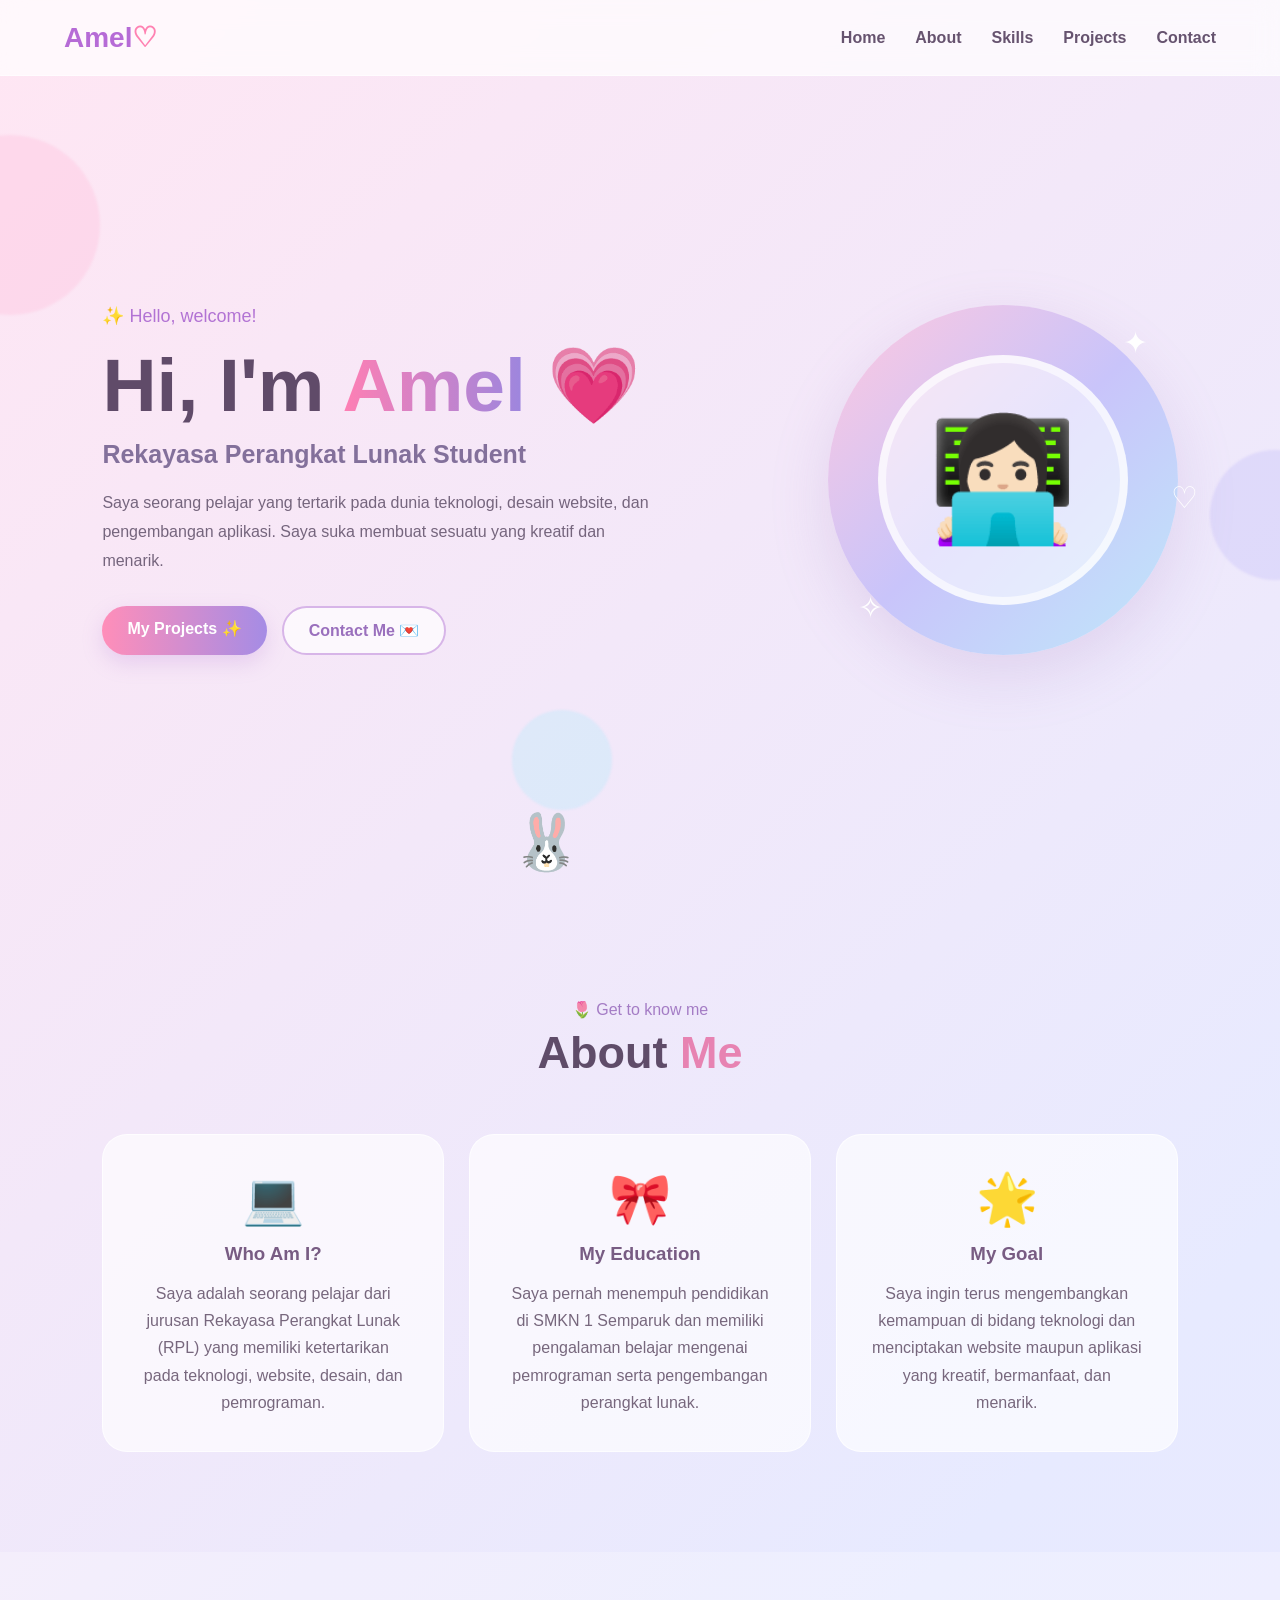
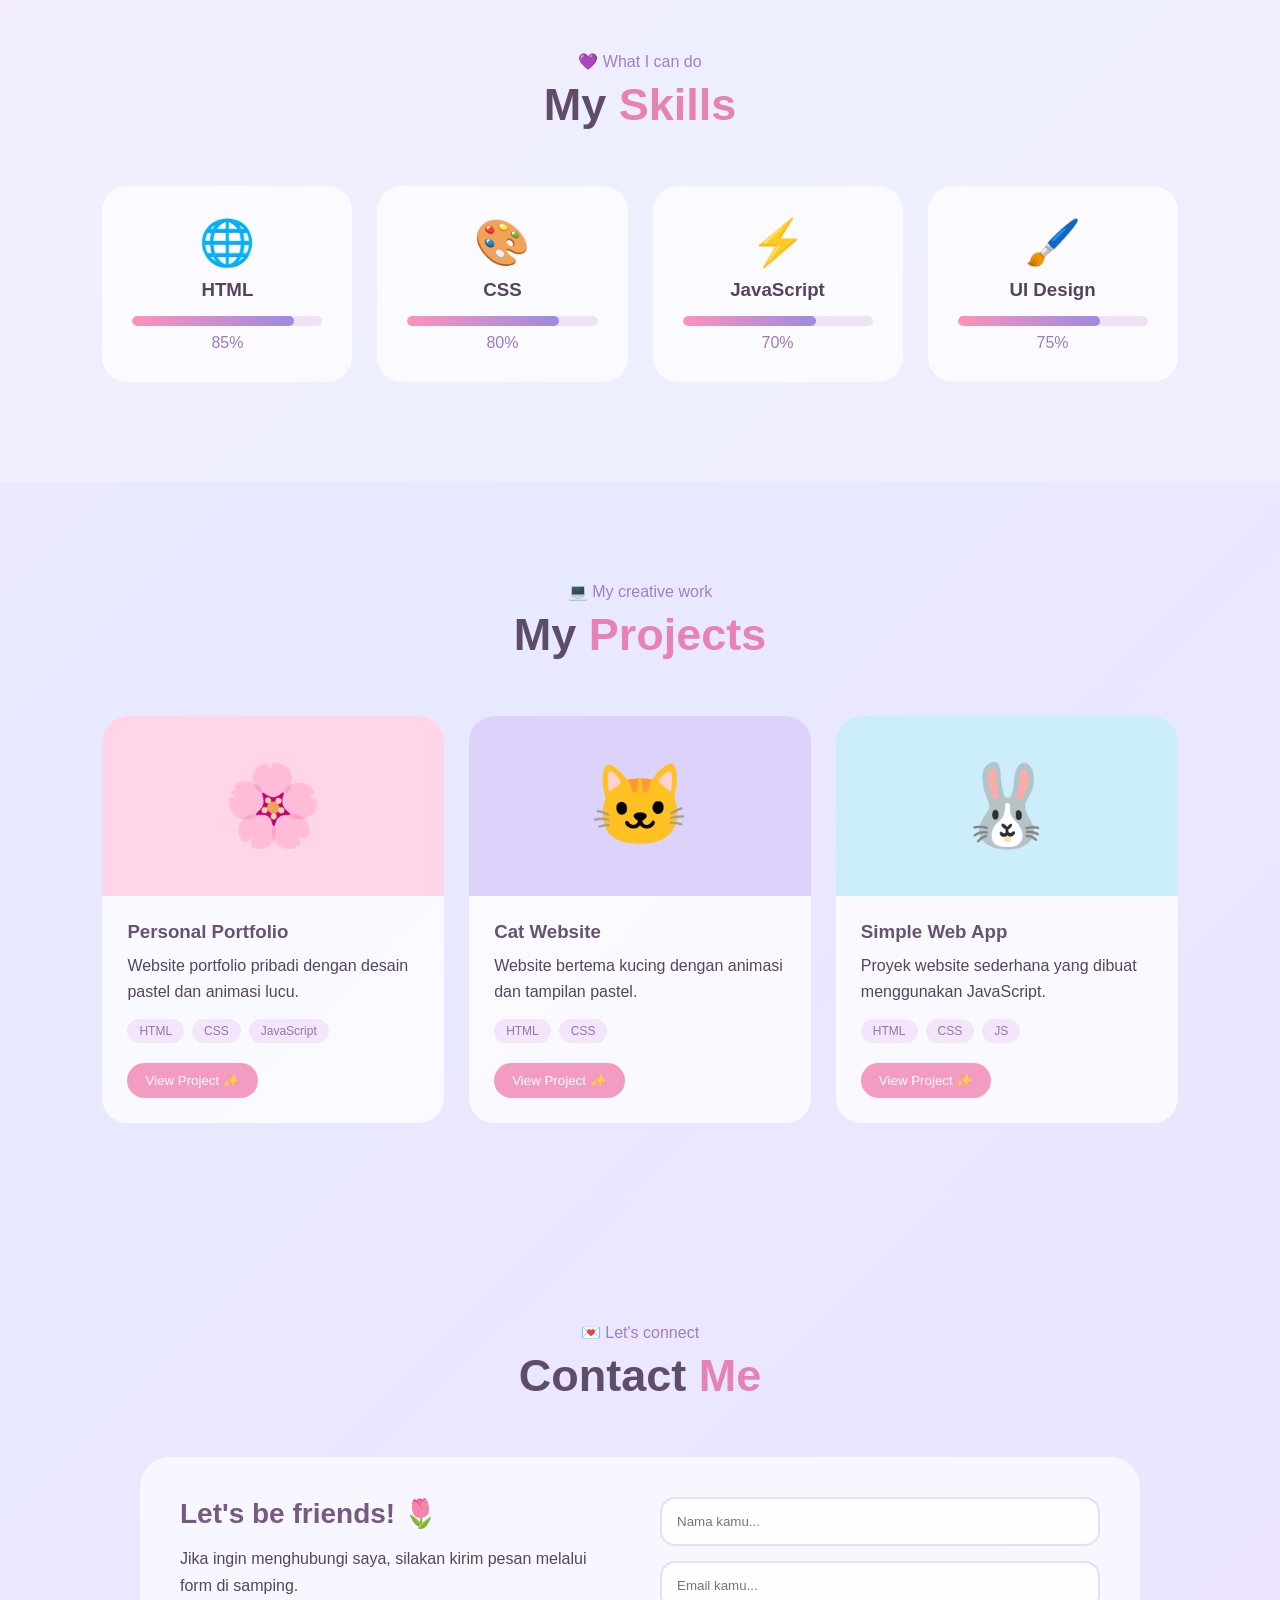
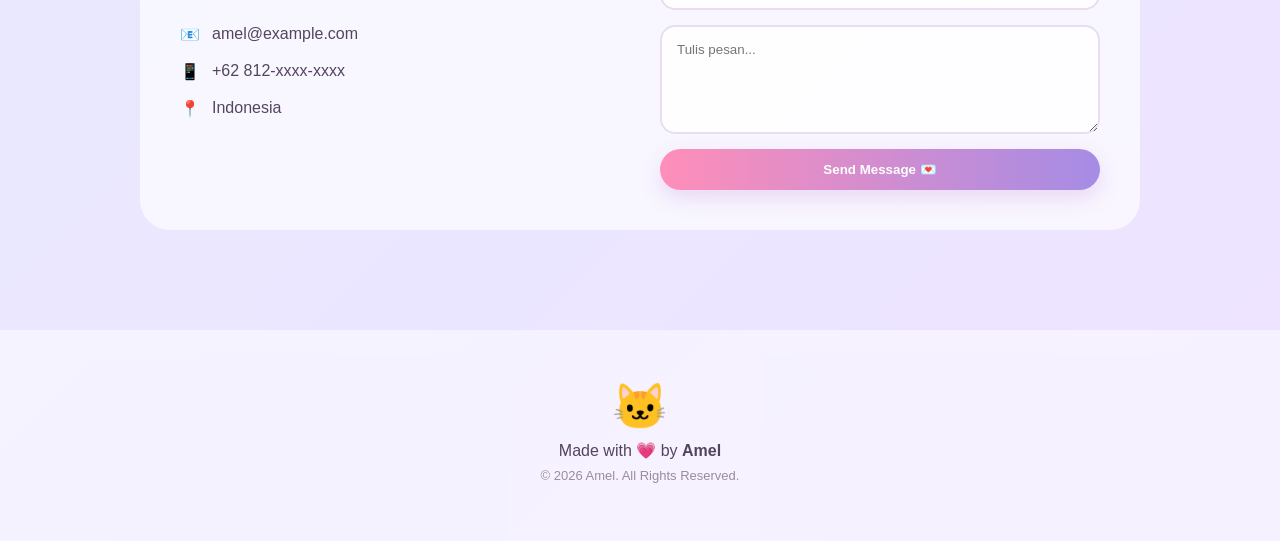
==== index.html @ fb8e40a8 "Add files via upload" ====
<!DOCTYPE html>
<html lang="id">
<head>
    <meta charset="UTF-8">
    <meta name="viewport" content="width=device-width, initial-scale=1.0">

    <title>Portfolio Amel</title>

    <link rel="stylesheet" href="style.css">
</head>

<body>

    <!-- Background dekorasi -->
    <div class="bubble bubble1"></div>
    <div class="bubble bubble2"></div>
    <div class="bubble bubble3"></div>

    <!-- NAVBAR -->
    <header>
        <nav class="navbar">
            <div class="logo">Amel<span>♡</span></div>

            <ul class="nav-menu">
                <li><a href="#home">Home</a></li>
                <li><a href="#about">About</a></li>
                <li><a href="#skills">Skills</a></li>
                <li><a href="#projects">Projects</a></li>
                <li><a href="#contact">Contact</a></li>
            </ul>

            <div class="menu-toggle">☰</div>
        </nav>
    </header>

    <!-- HOME -->
    <section id="home" class="hero">

        <div class="hero-text">
            <p class="hello">✨ Hello, welcome!</p>

            <h1>
                Hi, I'm <span>Amel</span> 💗
            </h1>

            <h2>Rekayasa Perangkat Lunak Student</h2>

            <p class="description">
                Saya seorang pelajar yang tertarik pada dunia teknologi,
                desain website, dan pengembangan aplikasi.
                Saya suka membuat sesuatu yang kreatif dan menarik.
            </p>

            <div class="hero-buttons">
                <a href="#projects" class="btn primary">My Projects ✨</a>
                <a href="#contact" class="btn secondary">Contact Me 💌</a>
            </div>
        </div>

        <div class="hero-card">

            <div class="profile-circle">
                <div class="face">
                    👩🏻‍💻
                </div>
            </div>

            <div class="sparkle s1">✦</div>
            <div class="sparkle s2">✧</div>
            <div class="sparkle s3">♡</div>

        </div>

        <!-- KUCING -->
        <div class="cat">
            🐱
        </div>

        <!-- KELINCI -->
        <div class="rabbit">
            🐰
        </div>

    </section>


    <!-- ABOUT -->
    <section id="about" class="section">

        <div class="section-title">
            <p>🌷 Get to know me</p>
            <h2>About <span>Me</span></h2>
        </div>

        <div class="about-container">

            <div class="about-card">
                <div class="about-icon">💻</div>

                <h3>Who Am I?</h3>

                <p>
                    Saya adalah seorang pelajar dari jurusan
                    Rekayasa Perangkat Lunak (RPL) yang memiliki
                    ketertarikan pada teknologi, website, desain,
                    dan pemrograman.
                </p>
            </div>

            <div class="about-card">
                <div class="about-icon">🎀</div>

                <h3>My Education</h3>

                <p>
                    Saya pernah menempuh pendidikan di
                    SMKN 1 Semparuk dan memiliki pengalaman
                    belajar mengenai pemrograman serta
                    pengembangan perangkat lunak.
                </p>
            </div>

            <div class="about-card">
                <div class="about-icon">🌟</div>

                <h3>My Goal</h3>

                <p>
                    Saya ingin terus mengembangkan kemampuan
                    di bidang teknologi dan menciptakan
                    website maupun aplikasi yang kreatif,
                    bermanfaat, dan menarik.
                </p>
            </div>

        </div>

    </section>


    <!-- SKILLS -->
    <section id="skills" class="section skills-section">

        <div class="section-title">
            <p>💜 What I can do</p>
            <h2>My <span>Skills</span></h2>
        </div>

        <div class="skills-container">

            <div class="skill-card">
                <div class="skill-icon">🌐</div>
                <h3>HTML</h3>

                <div class="progress">
                    <div class="progress-bar html"></div>
                </div>

                <p>85%</p>
            </div>


            <div class="skill-card">
                <div class="skill-icon">🎨</div>
                <h3>CSS</h3>

                <div class="progress">
                    <div class="progress-bar css"></div>
                </div>

                <p>80%</p>
            </div>


            <div class="skill-card">
                <div class="skill-icon">⚡</div>
                <h3>JavaScript</h3>

                <div class="progress">
                    <div class="progress-bar javascript"></div>
                </div>

                <p>70%</p>
            </div>


            <div class="skill-card">
                <div class="skill-icon">🖌️</div>
                <h3>UI Design</h3>

                <div class="progress">
                    <div class="progress-bar design"></div>
                </div>

                <p>75%</p>
            </div>

        </div>

    </section>


    <!-- PROJECTS -->
    <section id="projects" class="section">

        <div class="section-title">
            <p>💻 My creative work</p>
            <h2>My <span>Projects</span></h2>
        </div>

        <div class="projects-container">

            <div class="project-card">

                <div class="project-image pink">
                    🌸
                </div>

                <div class="project-content">

                    <h3>Personal Portfolio</h3>

                    <p>
                        Website portfolio pribadi dengan
                        desain pastel dan animasi lucu.
                    </p>

                    <div class="tags">
                        <span>HTML</span>
                        <span>CSS</span>
                        <span>JavaScript</span>
                    </div>

                    <button onclick="showProject('Personal Portfolio')">
                        View Project ✨
                    </button>

                </div>

            </div>


            <div class="project-card">

                <div class="project-image purple">
                    🐱
                </div>

                <div class="project-content">

                    <h3>Cat Website</h3>

                    <p>
                        Website bertema kucing dengan
                        animasi dan tampilan pastel.
                    </p>

                    <div class="tags">
                        <span>HTML</span>
                        <span>CSS</span>
                    </div>

                    <button onclick="showProject('Cat Website')">
                        View Project ✨
                    </button>

                </div>

            </div>


            <div class="project-card">

                <div class="project-image blue">
                    🐰
                </div>

                <div class="project-content">

                    <h3>Simple Web App</h3>

                    <p>
                        Proyek website sederhana yang
                        dibuat menggunakan JavaScript.
                    </p>

                    <div class="tags">
                        <span>HTML</span>
                        <span>CSS</span>
                        <span>JS</span>
                    </div>

                    <button onclick="showProject('Simple Web App')">
                        View Project ✨
                    </button>

                </div>

            </div>

        </div>

    </section>


    <!-- CONTACT -->
    <section id="contact" class="section contact-section">

        <div class="section-title">
            <p>💌 Let's connect</p>
            <h2>Contact <span>Me</span></h2>
        </div>

        <div class="contact-container">

            <div class="contact-info">

                <h3>Let's be friends! 🌷</h3>

                <p>
                    Jika ingin menghubungi saya, silakan
                    kirim pesan melalui form di samping.
                </p>

                <div class="contact-item">
                    📧
                    <span>amel@example.com</span>
                </div>

                <div class="contact-item">
                    📱
                    <span>+62 812-xxxx-xxxx</span>
                </div>

                <div class="contact-item">
                    📍
                    <span>Indonesia</span>
                </div>

            </div>


            <form id="contactForm">

                <input
                    type="text"
                    id="name"
                    placeholder="Nama kamu..."
                    required
                >

                <input
                    type="email"
                    id="email"
                    placeholder="Email kamu..."
                    required
                >

                <textarea
                    id="message"
                    rows="5"
                    placeholder="Tulis pesan..."
                    required
                ></textarea>

                <button type="submit" class="btn primary">
                    Send Message 💌
                </button>

            </form>

        </div>

    </section>


    <!-- FOOTER -->
    <footer>

        <div class="footer-cat">
            🐱
        </div>

        <p>
            Made with 💗 by <strong>Amel</strong>
        </p>

        <p class="copyright">
            © 2026 Amel. All Rights Reserved.
        </p>

    </footer>


    <script src="script.js"></script>

</body>
</html>
---- style.css ----
/* =========================================
   GLOBAL
========================================= */

* {
    margin: 0;
    padding: 0;
    box-sizing: border-box;
    scroll-behavior: smooth;
}

body {
    font-family: "Poppins", Arial, sans-serif;
    background: linear-gradient(
        135deg,
        #ffe6f3,
        #e7eaff,
        #eee3ff
    );

    color: #55445f;
    overflow-x: hidden;
}


/* =========================================
   NAVBAR
========================================= */

header {
    width: 100%;
    position: fixed;
    top: 0;
    left: 0;
    z-index: 1000;

    background: rgba(255, 255, 255, 0.7);
    backdrop-filter: blur(12px);

    border-bottom: 1px solid rgba(255,255,255,0.5);
}

.navbar {
    width: 90%;
    max-width: 1200px;
    margin: auto;

    height: 75px;

    display: flex;
    align-items: center;
    justify-content: space-between;
}

.logo {
    font-size: 28px;
    font-weight: bold;

    color: #b66bd6;
}

.logo span {
    color: #ff82b2;
}

.nav-menu {
    display: flex;
    gap: 30px;
    list-style: none;
}

.nav-menu a {
    text-decoration: none;
    color: #66536f;

    font-weight: 600;

    transition: 0.3s;
}

.nav-menu a:hover {
    color: #e57eb0;
}

.menu-toggle {
    display: none;
    font-size: 28px;
    cursor: pointer;
}


/* =========================================
   HERO
========================================= */

.hero {
    min-height: 100vh;

    padding: 140px 8% 80px;

    display: flex;
    align-items: center;
    justify-content: space-between;

    position: relative;

    overflow: hidden;
}

.hero-text {
    max-width: 600px;
    z-index: 2;
}

.hello {
    color: #b273d4;

    font-size: 18px;

    margin-bottom: 15px;
}

.hero h1 {
    font-size: clamp(45px, 7vw, 75px);

    color: #604b69;

    margin-bottom: 10px;
}

.hero h1 span {
    background: linear-gradient(
        90deg,
        #ff7fb3,
        #9b86df
    );

    -webkit-background-clip: text;
    color: transparent;
}

.hero h2 {
    font-size: 25px;
    color: #83709b;

    margin-bottom: 20px;
}

.description {
    line-height: 1.8;
    max-width: 550px;

    color: #75657d;
}


/* =========================================
   BUTTON
========================================= */

.hero-buttons {
    display: flex;
    gap: 15px;

    margin-top: 30px;
}

.btn {
    display: inline-block;

    padding: 13px 25px;

    border-radius: 30px;

    text-decoration: none;

    font-weight: bold;

    transition: 0.3s;
}

.primary {
    background: linear-gradient(
        90deg,
        #ff8eb9,
        #a58ce5
    );

    color: white;

    border: none;

    cursor: pointer;

    box-shadow: 0 8px 20px rgba(183, 126, 216, 0.25);
}

.primary:hover {
    transform: translateY(-5px) scale(1.03);
}

.secondary {
    background: rgba(255,255,255,0.7);

    color: #9a70bd;

    border: 2px solid #d7b5e8;
}

.secondary:hover {
    transform: translateY(-5px);
}


/* =========================================
   HERO PROFILE
========================================= */

.hero-card {
    width: 350px;
    height: 350px;

    border-radius: 50%;

    background: linear-gradient(
        135deg,
        #ffc8df,
        #c9c4fa,
        #bfe8fa
    );

    display: flex;
    align-items: center;
    justify-content: center;

    position: relative;

    animation: float 4s ease-in-out infinite;

    box-shadow:
        0 20px 60px rgba(158, 120, 190, 0.2);
}

.profile-circle {
    width: 250px;
    height: 250px;

    border-radius: 50%;

    background: rgba(255,255,255,0.55);

    display: flex;
    justify-content: center;
    align-items: center;

    border: 8px solid rgba(255,255,255,0.6);
}

.face {
    font-size: 120px;
}


/* =========================================
   SPARKLES
========================================= */

.sparkle {
    position: absolute;

    color: white;

    font-size: 30px;

    animation: sparkle 2s infinite;
}

.s1 {
    top: 20px;
    right: 30px;
}

.s2 {
    bottom: 30px;
    left: 30px;

    animation-delay: 0.5s;
}

.s3 {
    top: 50%;
    right: -20px;

    animation-delay: 1s;
}


/* =========================================
   CAT & RABBIT
========================================= */

.cat,
.rabbit {
    position: absolute;

    font-size: 60px;

    z-index: 5;

    pointer-events: none;
}

.cat {
    bottom: 30px;

    left: -100px;

    animation:
        catWalk 15s linear infinite,
        catBounce 0.8s ease-in-out infinite;
}

.rabbit {
    bottom: 25px;

    left: 40%;

    font-size: 55px;

    animation:
        rabbitJump 2s ease-in-out infinite;
}

@keyframes catWalk {

    0% {
        left: -100px;
    }

    100% {
        left: 110%;
    }

}

@keyframes catBounce {

    0%, 100% {
        transform: translateY(0);
    }

    50% {
        transform: translateY(-12px);
    }

}

@keyframes rabbitJump {

    0%, 100% {
        transform: translateY(0);
    }

    50% {
        transform: translateY(-40px);
    }

}


/* =========================================
   SECTIONS
========================================= */

.section {
    padding: 100px 8%;

    position: relative;
}

.section-title {
    text-align: center;

    margin-bottom: 55px;
}

.section-title p {
    color: #a47cc5;

    margin-bottom: 8px;
}

.section-title h2 {
    font-size: 45px;

    color: #5f4c69;
}

.section-title span {
    color: #e783b2;
}


/* =========================================
   ABOUT
========================================= */

.about-container {
    display: grid;

    grid-template-columns:
        repeat(3, 1fr);

    gap: 25px;

    max-width: 1100px;

    margin: auto;
}

.about-card {
    padding: 35px;

    background: rgba(255,255,255,0.65);

    border-radius: 25px;

    text-align: center;

    border: 1px solid rgba(255,255,255,0.7);

    transition: 0.4s;
}

.about-card:hover {
    transform: translateY(-10px);

    box-shadow:
        0 20px 40px rgba(160, 120, 190, 0.15);
}

.about-icon {
    font-size: 50px;

    margin-bottom: 15px;
}

.about-card h3 {
    margin-bottom: 15px;

    color: #785c83;
}

.about-card p {
    line-height: 1.7;

    color: #77677d;
}


/* =========================================
   SKILLS
========================================= */

.skills-section {
    background: rgba(255,255,255,0.25);
}

.skills-container {
    display: grid;

    grid-template-columns:
        repeat(4, 1fr);

    gap: 25px;

    max-width: 1100px;

    margin: auto;
}

.skill-card {
    padding: 30px;

    background: rgba(255,255,255,0.7);

    border-radius: 25px;

    text-align: center;

    transition: 0.3s;
}

.skill-card:hover {
    transform: translateY(-8px);
}

.skill-icon {
    font-size: 45px;

    margin-bottom: 10px;
}

.skill-card h3 {
    margin-bottom: 15px;
}

.progress {
    width: 100%;

    height: 10px;

    background: #eee3f2;

    border-radius: 20px;

    overflow: hidden;
}

.progress-bar {
    height: 100%;

    border-radius: 20px;

    background: linear-gradient(
        90deg,
        #ff91ba,
        #9c8be2
    );

    animation: progressAnimation 2s ease;
}

.html {
    width: 85%;
}

.css {
    width: 80%;
}

.javascript {
    width: 70%;
}

.design {
    width: 75%;
}

.skill-card p {
    margin-top: 8px;

    color: #a078bd;
}


/* =========================================
   PROJECTS
========================================= */

.projects-container {
    max-width: 1100px;

    margin: auto;

    display: grid;

    grid-template-columns:
        repeat(3, 1fr);

    gap: 25px;
}

.project-card {
    overflow: hidden;

    border-radius: 25px;

    background: rgba(255,255,255,0.75);

    transition: 0.4s;
}

.project-card:hover {
    transform: translateY(-10px);

    box-shadow:
        0 20px 40px rgba(155, 120, 180, 0.2);
}

.project-image {
    height: 180px;

    display: flex;

    justify-content: center;

    align-items: center;

    font-size: 80px;
}

.project-image.pink {
    background: #ffd5e7;
}

.project-image.purple {
    background: #ddd3fa;
}

.project-image.blue {
    background: #cceefa;
}

.project-content {
    padding: 25px;
}

.project-content h3 {
    margin-bottom: 10px;

    color: #67526f;
}

.project-content p {
    line-height: 1.6;

    margin-bottom: 15px;
}

.tags {
    display: flex;

    gap: 8px;

    flex-wrap: wrap;

    margin-bottom: 20px;
}

.tags span {
    padding: 5px 12px;

    background: #f3e6fa;

    color: #9872ad;

    border-radius: 20px;

    font-size: 12px;
}

.project-content button {
    border: none;

    padding: 10px 18px;

    border-radius: 20px;

    background: #f39bc1;

    color: white;

    cursor: pointer;

    transition: 0.3s;
}

.project-content button:hover {
    background: #a68bdf;
}


/* =========================================
   CONTACT
========================================= */

.contact-container {
    max-width: 1000px;

    margin: auto;

    display: grid;

    grid-template-columns:
        1fr 1fr;

    gap: 40px;

    padding: 40px;

    border-radius: 30px;

    background: rgba(255,255,255,0.65);
}

.contact-info h3 {
    font-size: 28px;

    margin-bottom: 15px;

    color: #765a82;
}

.contact-info p {
    line-height: 1.7;

    margin-bottom: 25px;
}

.contact-item {
    display: flex;

    gap: 12px;

    align-items: center;

    margin: 18px 0;
}

#contactForm {
    display: flex;

    flex-direction: column;

    gap: 15px;
}

#contactForm input,
#contactForm textarea {
    width: 100%;

    padding: 15px;

    border: 2px solid #eadcf1;

    border-radius: 15px;

    outline: none;

    font-family: inherit;

    background: rgba(255,255,255,0.8);

    transition: 0.3s;
}

#contactForm input:focus,
#contactForm textarea:focus {
    border-color: #c28cdb;

    box-shadow:
        0 0 10px rgba(194,140,219,0.15);
}


/* =========================================
   FOOTER
========================================= */

footer {
    text-align: center;

    padding: 50px 20px;

    background: rgba(255,255,255,0.5);
}

.footer-cat {
    font-size: 45px;

    animation: float 2s infinite;
}

footer p {
    margin: 8px;
}

.copyright {
    font-size: 13px;

    color: #9a8ba0;
}


/* =========================================
   BUBBLES
========================================= */

.bubble {
    position: fixed;

    border-radius: 50%;

    pointer-events: none;

    z-index: -1;

    opacity: 0.4;

    filter: blur(1px);
}

.bubble1 {
    width: 180px;
    height: 180px;

    background: #ffc4df;

    top: 15%;
    left: -80px;

    animation: bubbleMove 8s infinite alternate;
}

.bubble2 {
    width: 130px;
    height: 130px;

    background: #c9c3fa;

    right: -60px;
    top: 50%;

    animation: bubbleMove 10s infinite alternate-reverse;
}

.bubble3 {
    width: 100px;
    height: 100px;

    background: #bdeafb;

    bottom: 10%;
    left: 40%;

    animation: bubbleMove 7s infinite alternate;
}


/* =========================================
   ANIMATIONS
========================================= */

@keyframes float {

    0%, 100% {
        transform: translateY(0);
    }

    50% {
        transform: translateY(-15px);
    }

}

@keyframes sparkle {

    0%, 100% {
        opacity: 0.3;

        transform: scale(0.8);
    }

    50% {
        opacity: 1;

        transform: scale(1.3);
    }

}

@keyframes bubbleMove {

    0% {
        transform: translate(0, 0);
    }

    50% {
        transform: translate(40px, -50px);
    }

    100% {
        transform: translate(-20px, 30px);
    }

}

@keyframes progressAnimation {

    from {
        width: 0;
    }

}


/* =========================================
   RESPONSIVE
========================================= */

@media (max-width: 900px) {

    .hero {
        flex-direction: column;

        text-align: center;

        gap: 70px;
    }

    .description {
        margin: auto;
    }

    .hero-buttons {
        justify-content: center;
    }

    .hero-card {
        width: 280px;
        height: 280px;
    }

    .profile-circle {
        width: 200px;
        height: 200px;
    }

    .about-container,
    .projects-container {
        grid-template-columns: 1fr;
    }

    .skills-container {
        grid-template-columns:
            repeat(2, 1fr);
    }

    .contact-container {
        grid-template-columns: 1fr;
    }

}


@media (max-width: 650px) {

    .nav-menu {
        position: absolute;

        top: 75px;
        right: -100%;

        width: 220px;

        padding: 25px;

        flex-direction: column;

        background: rgba(255,255,255,0.95);

        border-radius: 20px;

        transition: 0.4s;

        box-shadow:
            0 10px 30px rgba(120,80,150,0.15);
    }

    .nav-menu.active {
        right: 20px;
    }

    .menu-toggle {
        display: block;
    }

    .hero {
        padding-left: 6%;
        padding-right: 6%;
    }

    .section {
        padding-left: 6%;
        padding-right: 6%;
    }

    .skills-container {
        grid-template-columns: 1fr;
    }

    .hero h1 {
        font-size: 50px;
    }

}
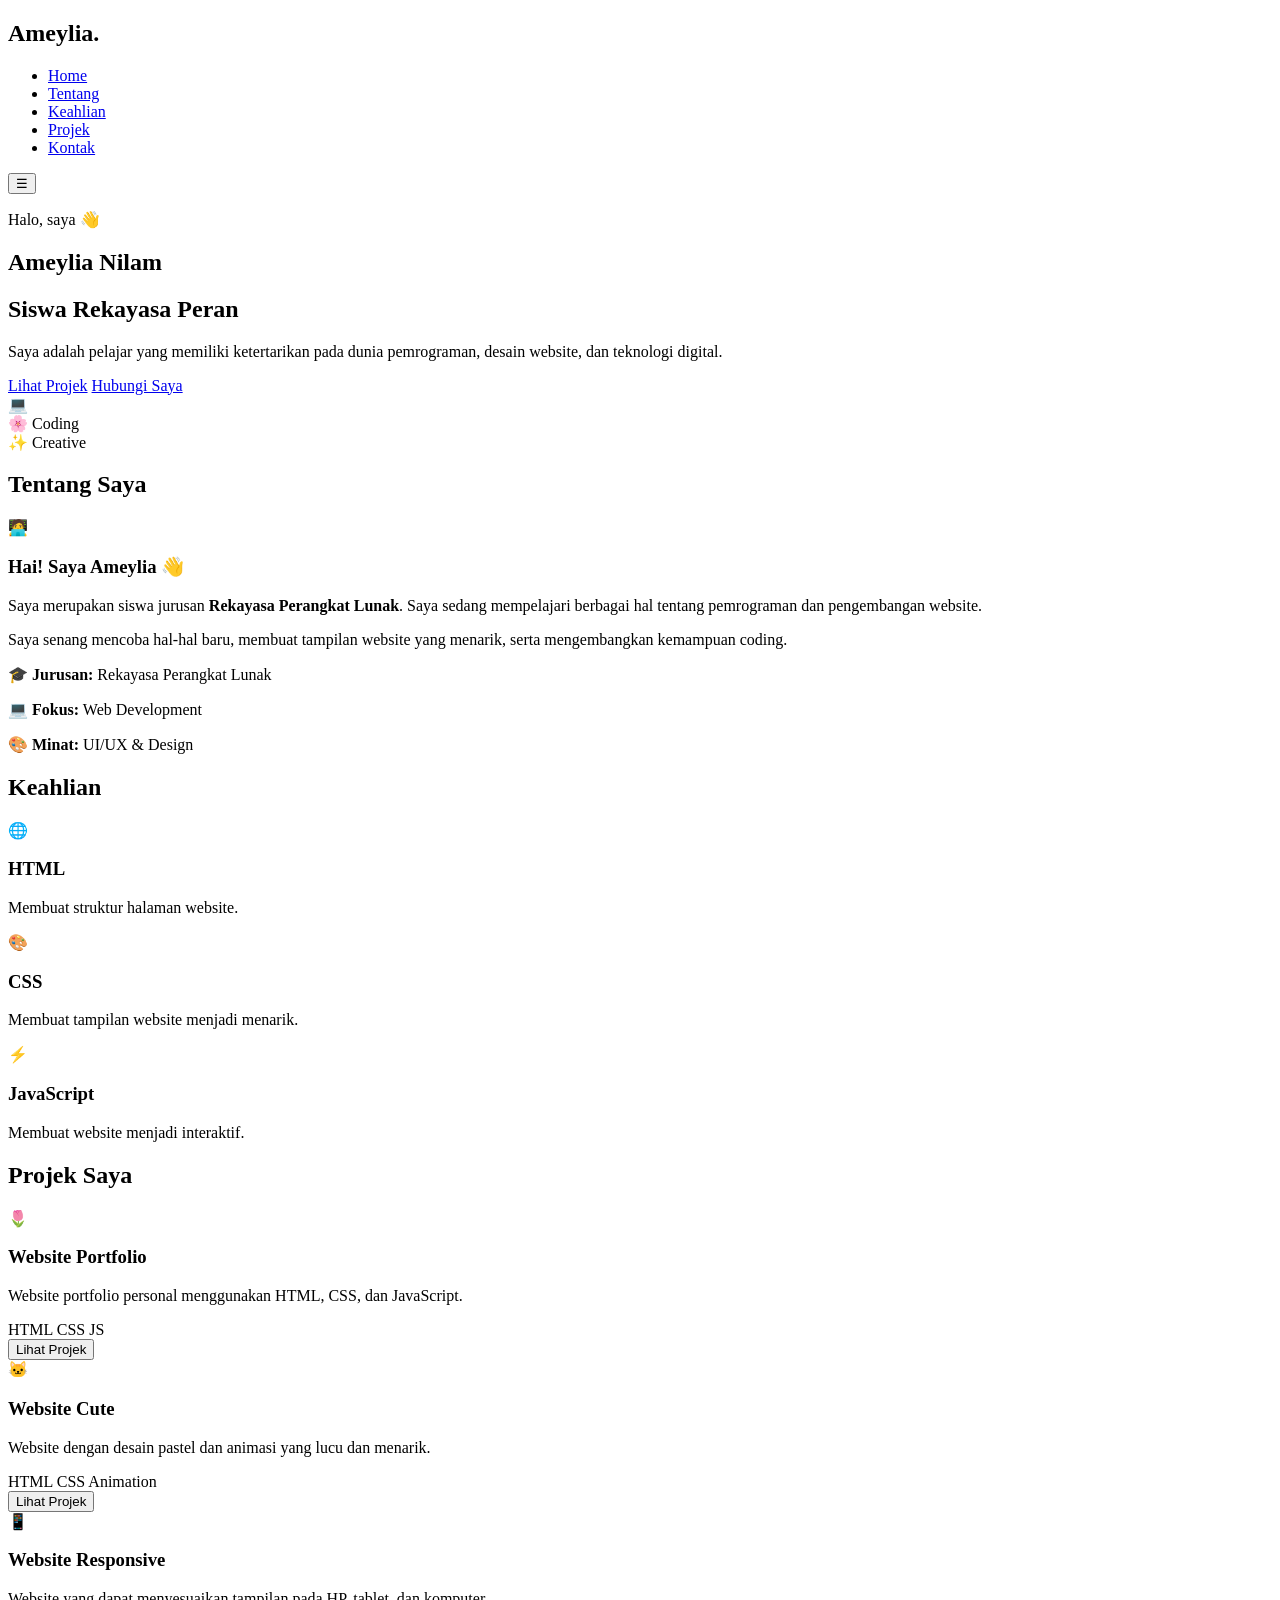
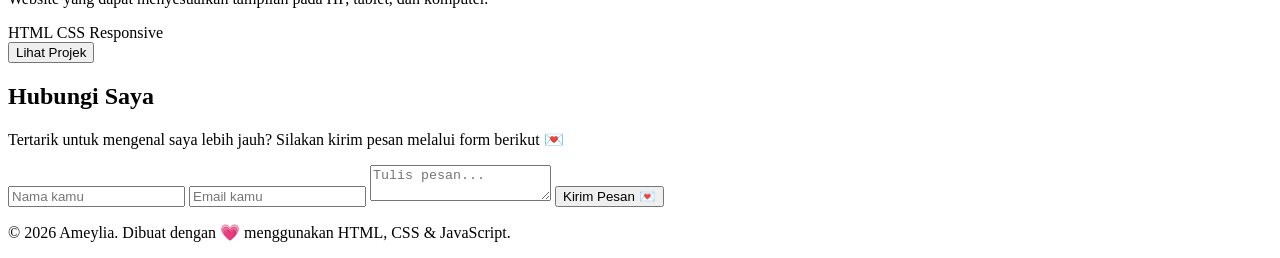
==== commit 6e207f70: "Add files via upload" ====
--- a/index.html
+++ b/index.html
@@ -4,284 +4,167 @@
     <meta charset="UTF-8">
     <meta name="viewport" content="width=device-width, initial-scale=1.0">
 
-    <title>Portfolio Amel</title>
+    <title>Portofolio | Ameylia</title>
 
     <link rel="stylesheet" href="style.css">
 </head>
 
 <body>
 
-    <!-- Background dekorasi -->
-    <div class="bubble bubble1"></div>
-    <div class="bubble bubble2"></div>
-    <div class="bubble bubble3"></div>
-
-    <!-- NAVBAR -->
+    <!-- Navbar -->
     <header>
         <nav class="navbar">
-            <div class="logo">Amel<span>♡</span></div>
+            <h2 class="logo">Ameylia<span>.</span></h2>
 
             <ul class="nav-menu">
                 <li><a href="#home">Home</a></li>
-                <li><a href="#about">About</a></li>
-                <li><a href="#skills">Skills</a></li>
-                <li><a href="#projects">Projects</a></li>
-                <li><a href="#contact">Contact</a></li>
+                <li><a href="#about">Tentang</a></li>
+                <li><a href="#skills">Keahlian</a></li>
+                <li><a href="#projects">Projek</a></li>
+                <li><a href="#contact">Kontak</a></li>
             </ul>
 
-            <div class="menu-toggle">☰</div>
+            <button id="menu-btn">☰</button>
         </nav>
     </header>
 
-    <!-- HOME -->
+
+    <!-- Home -->
     <section id="home" class="hero">
 
         <div class="hero-text">
-            <p class="hello">✨ Hello, welcome!</p>
-
-            <h1>
-                Hi, I'm <span>Amel</span> 💗
-            </h1>
-
-            <h2>Rekayasa Perangkat Lunak Student</h2>
-
-            <p class="description">
-                Saya seorang pelajar yang tertarik pada dunia teknologi,
-                desain website, dan pengembangan aplikasi.
-                Saya suka membuat sesuatu yang kreatif dan menarik.
+            <p class="hello">Halo, saya 👋</p>
+
+            <h1>Ameylia <span>Nilam</span></h1>
+
+            <h2>
+                Siswa <span id="typing"></span>
+            </h2>
+
+            <p>
+                Saya adalah pelajar yang memiliki ketertarikan
+                pada dunia pemrograman, desain website,
+                dan teknologi digital.
             </p>
 
             <div class="hero-buttons">
-                <a href="#projects" class="btn primary">My Projects ✨</a>
-                <a href="#contact" class="btn secondary">Contact Me 💌</a>
+                <a href="#projects" class="btn">Lihat Projek</a>
+                <a href="#contact" class="btn outline">Hubungi Saya</a>
             </div>
         </div>
 
         <div class="hero-card">
-
             <div class="profile-circle">
-                <div class="face">
-                    👩🏻‍💻
-                </div>
-            </div>
-
-            <div class="sparkle s1">✦</div>
-            <div class="sparkle s2">✧</div>
-            <div class="sparkle s3">♡</div>
-
-        </div>
-
-        <!-- KUCING -->
-        <div class="cat">
-            🐱
-        </div>
-
-        <!-- KELINCI -->
-        <div class="rabbit">
-            🐰
-        </div>
-
-    </section>
-
-
-    <!-- ABOUT -->
+                💻
+            </div>
+
+            <div class="floating-card card-one">
+                🌸 Coding
+            </div>
+
+            <div class="floating-card card-two">
+                ✨ Creative
+            </div>
+        </div>
+
+    </section>
+
+
+    <!-- About -->
     <section id="about" class="section">
 
-        <div class="section-title">
-            <p>🌷 Get to know me</p>
-            <h2>About <span>Me</span></h2>
-        </div>
+        <h2 class="section-title">Tentang Saya</h2>
 
         <div class="about-container">
 
-            <div class="about-card">
-                <div class="about-icon">💻</div>
-
-                <h3>Who Am I?</h3>
+            <div class="about-image">
+                🧑‍💻
+            </div>
+
+            <div class="about-text">
+                <h3>Hai! Saya Ameylia 👋</h3>
 
                 <p>
-                    Saya adalah seorang pelajar dari jurusan
-                    Rekayasa Perangkat Lunak (RPL) yang memiliki
-                    ketertarikan pada teknologi, website, desain,
-                    dan pemrograman.
+                    Saya merupakan siswa jurusan
+                    <b>Rekayasa Perangkat Lunak</b>.
+                    Saya sedang mempelajari berbagai hal
+                    tentang pemrograman dan pengembangan website.
                 </p>
-            </div>
-
-            <div class="about-card">
-                <div class="about-icon">🎀</div>
-
-                <h3>My Education</h3>
 
                 <p>
-                    Saya pernah menempuh pendidikan di
-                    SMKN 1 Semparuk dan memiliki pengalaman
-                    belajar mengenai pemrograman serta
-                    pengembangan perangkat lunak.
+                    Saya senang mencoba hal-hal baru,
+                    membuat tampilan website yang menarik,
+                    serta mengembangkan kemampuan coding.
                 </p>
-            </div>
-
-            <div class="about-card">
-                <div class="about-icon">🌟</div>
-
-                <h3>My Goal</h3>
-
-                <p>
-                    Saya ingin terus mengembangkan kemampuan
-                    di bidang teknologi dan menciptakan
-                    website maupun aplikasi yang kreatif,
-                    bermanfaat, dan menarik.
-                </p>
-            </div>
-
-        </div>
-
-    </section>
-
-
-    <!-- SKILLS -->
+
+                <div class="info">
+                    <p><b>🎓 Jurusan:</b> Rekayasa Perangkat Lunak</p>
+                    <p><b>💻 Fokus:</b> Web Development</p>
+                    <p><b>🎨 Minat:</b> UI/UX & Design</p>
+                </div>
+            </div>
+
+        </div>
+    </section>
+
+
+    <!-- Skills -->
     <section id="skills" class="section skills-section">
 
-        <div class="section-title">
-            <p>💜 What I can do</p>
-            <h2>My <span>Skills</span></h2>
-        </div>
+        <h2 class="section-title">Keahlian</h2>
 
         <div class="skills-container">
 
             <div class="skill-card">
                 <div class="skill-icon">🌐</div>
                 <h3>HTML</h3>
+                <p>Membuat struktur halaman website.</p>
 
                 <div class="progress">
                     <div class="progress-bar html"></div>
                 </div>
-
-                <p>85%</p>
-            </div>
-
+            </div>
 
             <div class="skill-card">
                 <div class="skill-icon">🎨</div>
                 <h3>CSS</h3>
+                <p>Membuat tampilan website menjadi menarik.</p>
 
                 <div class="progress">
                     <div class="progress-bar css"></div>
                 </div>
-
-                <p>80%</p>
-            </div>
-
+            </div>
 
             <div class="skill-card">
                 <div class="skill-icon">⚡</div>
                 <h3>JavaScript</h3>
+                <p>Membuat website menjadi interaktif.</p>
 
                 <div class="progress">
-                    <div class="progress-bar javascript"></div>
-                </div>
-
-                <p>70%</p>
-            </div>
-
-
-            <div class="skill-card">
-                <div class="skill-icon">🖌️</div>
-                <h3>UI Design</h3>
-
-                <div class="progress">
-                    <div class="progress-bar design"></div>
-                </div>
-
-                <p>75%</p>
-            </div>
-
-        </div>
-
-    </section>
-
-
-    <!-- PROJECTS -->
+                    <div class="progress-bar js"></div>
+                </div>
+            </div>
+
+        </div>
+    </section>
+
+
+    <!-- Projects -->
     <section id="projects" class="section">
 
-        <div class="section-title">
-            <p>💻 My creative work</p>
-            <h2>My <span>Projects</span></h2>
-        </div>
-
-        <div class="projects-container">
+        <h2 class="section-title">Projek Saya</h2>
+
+        <div class="project-container">
 
             <div class="project-card">
-
-                <div class="project-image pink">
-                    🌸
-                </div>
+                <div class="project-image">🌷</div>
 
                 <div class="project-content">
-
-                    <h3>Personal Portfolio</h3>
+                    <h3>Website Portfolio</h3>
 
                     <p>
-                        Website portfolio pribadi dengan
-                        desain pastel dan animasi lucu.
-                    </p>
-
-                    <div class="tags">
-                        <span>HTML</span>
-                        <span>CSS</span>
-                        <span>JavaScript</span>
-                    </div>
-
-                    <button onclick="showProject('Personal Portfolio')">
-                        View Project ✨
-                    </button>
-
-                </div>
-
-            </div>
-
-
-            <div class="project-card">
-
-                <div class="project-image purple">
-                    🐱
-                </div>
-
-                <div class="project-content">
-
-                    <h3>Cat Website</h3>
-
-                    <p>
-                        Website bertema kucing dengan
-                        animasi dan tampilan pastel.
-                    </p>
-
-                    <div class="tags">
-                        <span>HTML</span>
-                        <span>CSS</span>
-                    </div>
-
-                    <button onclick="showProject('Cat Website')">
-                        View Project ✨
-                    </button>
-
-                </div>
-
-            </div>
-
-
-            <div class="project-card">
-
-                <div class="project-image blue">
-                    🐰
-                </div>
-
-                <div class="project-content">
-
-                    <h3>Simple Web App</h3>
-
-                    <p>
-                        Proyek website sederhana yang
-                        dibuat menggunakan JavaScript.
+                        Website portfolio personal menggunakan
+                        HTML, CSS, dan JavaScript.
                     </p>
 
                     <div class="tags">
@@ -290,105 +173,114 @@
                         <span>JS</span>
                     </div>
 
-                    <button onclick="showProject('Simple Web App')">
-                        View Project ✨
+                    <button class="project-btn"
+                        onclick="showProject('Website Portfolio')">
+                        Lihat Projek
                     </button>
-
-                </div>
-
-            </div>
-
-        </div>
-
-    </section>
-
-
-    <!-- CONTACT -->
+                </div>
+            </div>
+
+
+            <div class="project-card">
+                <div class="project-image">🐱</div>
+
+                <div class="project-content">
+                    <h3>Website Cute</h3>
+
+                    <p>
+                        Website dengan desain pastel dan
+                        animasi yang lucu dan menarik.
+                    </p>
+
+                    <div class="tags">
+                        <span>HTML</span>
+                        <span>CSS</span>
+                        <span>Animation</span>
+                    </div>
+
+                    <button class="project-btn"
+                        onclick="showProject('Website Cute')">
+                        Lihat Projek
+                    </button>
+                </div>
+            </div>
+
+
+            <div class="project-card">
+                <div class="project-image">📱</div>
+
+                <div class="project-content">
+                    <h3>Website Responsive</h3>
+
+                    <p>
+                        Website yang dapat menyesuaikan
+                        tampilan pada HP, tablet, dan komputer.
+                    </p>
+
+                    <div class="tags">
+                        <span>HTML</span>
+                        <span>CSS</span>
+                        <span>Responsive</span>
+                    </div>
+
+                    <button class="project-btn"
+                        onclick="showProject('Website Responsive')">
+                        Lihat Projek
+                    </button>
+                </div>
+            </div>
+
+        </div>
+
+    </section>
+
+
+    <!-- Contact -->
     <section id="contact" class="section contact-section">
 
-        <div class="section-title">
-            <p>💌 Let's connect</p>
-            <h2>Contact <span>Me</span></h2>
-        </div>
-
-        <div class="contact-container">
-
-            <div class="contact-info">
-
-                <h3>Let's be friends! 🌷</h3>
-
-                <p>
-                    Jika ingin menghubungi saya, silakan
-                    kirim pesan melalui form di samping.
-                </p>
-
-                <div class="contact-item">
-                    📧
-                    <span>amel@example.com</span>
-                </div>
-
-                <div class="contact-item">
-                    📱
-                    <span>+62 812-xxxx-xxxx</span>
-                </div>
-
-                <div class="contact-item">
-                    📍
-                    <span>Indonesia</span>
-                </div>
-
-            </div>
-
-
-            <form id="contactForm">
-
-                <input
-                    type="text"
-                    id="name"
-                    placeholder="Nama kamu..."
-                    required
-                >
-
-                <input
-                    type="email"
-                    id="email"
-                    placeholder="Email kamu..."
-                    required
-                >
-
-                <textarea
-                    id="message"
-                    rows="5"
-                    placeholder="Tulis pesan..."
-                    required
-                ></textarea>
-
-                <button type="submit" class="btn primary">
-                    Send Message 💌
-                </button>
-
-            </form>
-
-        </div>
-
-    </section>
-
-
-    <!-- FOOTER -->
+        <h2 class="section-title">Hubungi Saya</h2>
+
+        <p>
+            Tertarik untuk mengenal saya lebih jauh?
+            Silakan kirim pesan melalui form berikut 💌
+        </p>
+
+        <form id="contactForm">
+
+            <input
+                type="text"
+                id="name"
+                placeholder="Nama kamu"
+                required
+            >
+
+            <input
+                type="email"
+                id="email"
+                placeholder="Email kamu"
+                required
+            >
+
+            <textarea
+                id="message"
+                placeholder="Tulis pesan..."
+                required
+            ></textarea>
+
+            <button type="submit" class="btn">
+                Kirim Pesan 💌
+            </button>
+
+        </form>
+
+    </section>
+
+
+    <!-- Footer -->
     <footer>
-
-        <div class="footer-cat">
-            🐱
-        </div>
-
         <p>
-            Made with 💗 by <strong>Amel</strong>
+            © 2026 Ameylia. Dibuat dengan 💗 menggunakan HTML, CSS & JavaScript.
         </p>
-
-        <p class="copyright">
-            © 2026 Amel. All Rights Reserved.
-        </p>
-
     </footer>
 
 
--- a/style.css
+++ b/style.css
@@ -1,997 +1,233 @@
-/* =========================================
-   GLOBAL
-========================================= */
-
-* {
-    margin: 0;
-    padding: 0;
-    box-sizing: border-box;
-    scroll-behavior: smooth;
-}
-
-body {
-    font-family: "Poppins", Arial, sans-serif;
-    background: linear-gradient(
-        135deg,
-        #ffe6f3,
-        #e7eaff,
-        #eee3ff
-    );
-
-    color: #55445f;
-    overflow-x: hidden;
-}
-
-
-/* =========================================
-   NAVBAR
-========================================= */
-
-header {
-    width: 100%;
-    position: fixed;
-    top: 0;
-    left: 0;
-    z-index: 1000;
-
-    background: rgba(255, 255, 255, 0.7);
-    backdrop-filter: blur(12px);
-
-    border-bottom: 1px solid rgba(255,255,255,0.5);
-}
-
-.navbar {
-    width: 90%;
-    max-width: 1200px;
-    margin: auto;
-
-    height: 75px;
-
-    display: flex;
-    align-items: center;
-    justify-content: space-between;
-}
-
-.logo {
-    font-size: 28px;
-    font-weight: bold;
-
-    color: #b66bd6;
-}
-
-.logo span {
-    color: #ff82b2;
-}
-
-.nav-menu {
-    display: flex;
-    gap: 30px;
-    list-style: none;
-}
-
-.nav-menu a {
-    text-decoration: none;
-    color: #66536f;
-
-    font-weight: 600;
-
-    transition: 0.3s;
-}
-
-.nav-menu a:hover {
-    color: #e57eb0;
-}
-
-.menu-toggle {
-    display: none;
-    font-size: 28px;
-    cursor: pointer;
-}
-
-
-/* =========================================
-   HERO
-========================================= */
-
-.hero {
-    min-height: 100vh;
-
-    padding: 140px 8% 80px;
-
-    display: flex;
-    align-items: center;
-    justify-content: space-between;
-
-    position: relative;
-
-    overflow: hidden;
-}
-
-.hero-text {
-    max-width: 600px;
-    z-index: 2;
-}
-
-.hello {
-    color: #b273d4;
-
-    font-size: 18px;
-
-    margin-bottom: 15px;
-}
-
-.hero h1 {
-    font-size: clamp(45px, 7vw, 75px);
-
-    color: #604b69;
-
-    margin-bottom: 10px;
-}
-
-.hero h1 span {
-    background: linear-gradient(
-        90deg,
-        #ff7fb3,
-        #9b86df
-    );
-
-    -webkit-background-clip: text;
-    color: transparent;
-}
-
-.hero h2 {
-    font-size: 25px;
-    color: #83709b;
-
-    margin-bottom: 20px;
-}
-
-.description {
-    line-height: 1.8;
-    max-width: 550px;
-
-    color: #75657d;
-}
-
-
-/* =========================================
-   BUTTON
-========================================= */
-
-.hero-buttons {
-    display: flex;
-    gap: 15px;
-
-    margin-top: 30px;
-}
-
-.btn {
-    display: inline-block;
-
-    padding: 13px 25px;
-
-    border-radius: 30px;
-
-    text-decoration: none;
-
-    font-weight: bold;
-
-    transition: 0.3s;
-}
-
-.primary {
-    background: linear-gradient(
-        90deg,
-        #ff8eb9,
-        #a58ce5
-    );
-
-    color: white;
-
-    border: none;
-
-    cursor: pointer;
-
-    box-shadow: 0 8px 20px rgba(183, 126, 216, 0.25);
-}
-
-.primary:hover {
-    transform: translateY(-5px) scale(1.03);
-}
-
-.secondary {
-    background: rgba(255,255,255,0.7);
-
-    color: #9a70bd;
-
-    border: 2px solid #d7b5e8;
-}
-
-.secondary:hover {
-    transform: translateY(-5px);
-}
-
-
-/* =========================================
-   HERO PROFILE
-========================================= */
-
-.hero-card {
-    width: 350px;
-    height: 350px;
-
-    border-radius: 50%;
-
-    background: linear-gradient(
-        135deg,
-        #ffc8df,
-        #c9c4fa,
-        #bfe8fa
-    );
-
-    display: flex;
-    align-items: center;
-    justify-content: center;
-
-    position: relative;
-
-    animation: float 4s ease-in-out infinite;
-
-    box-shadow:
-        0 20px 60px rgba(158, 120, 190, 0.2);
-}
-
-.profile-circle {
-    width: 250px;
-    height: 250px;
-
-    border-radius: 50%;
-
-    background: rgba(255,255,255,0.55);
-
-    display: flex;
-    justify-content: center;
-    align-items: center;
-
-    border: 8px solid rgba(255,255,255,0.6);
-}
-
-.face {
-    font-size: 120px;
-}
-
-
-/* =========================================
-   SPARKLES
-========================================= */
-
-.sparkle {
-    position: absolute;
-
-    color: white;
-
-    font-size: 30px;
-
-    animation: sparkle 2s infinite;
-}
-
-.s1 {
-    top: 20px;
-    right: 30px;
-}
-
-.s2 {
-    bottom: 30px;
-    left: 30px;
-
-    animation-delay: 0.5s;
-}
-
-.s3 {
-    top: 50%;
-    right: -20px;
-
-    animation-delay: 1s;
-}
-
-
-/* =========================================
-   CAT & RABBIT
-========================================= */
-
-.cat,
-.rabbit {
-    position: absolute;
-
-    font-size: 60px;
-
-    z-index: 5;
-
-    pointer-events: none;
-}
-
-.cat {
-    bottom: 30px;
-
-    left: -100px;
-
-    animation:
-        catWalk 15s linear infinite,
-        catBounce 0.8s ease-in-out infinite;
-}
-
-.rabbit {
-    bottom: 25px;
-
-    left: 40%;
-
-    font-size: 55px;
-
-    animation:
-        rabbitJump 2s ease-in-out infinite;
-}
-
-@keyframes catWalk {
-
-    0% {
-        left: -100px;
+// ===============================
+// ANIMASI TEXT
+// ===============================
+
+const texts = [
+    "Rekayasa Perangkat Lunak",
+    "Web Developer",
+    "UI/UX Enthusiast",
+    "Creative Coder"
+];
+
+let textIndex = 0;
+let charIndex = 0;
+let deleting = false;
+
+const typingElement = document.getElementById("typing");
+
+function typingAnimation() {
+
+    const currentText = texts[textIndex];
+
+    if (!deleting) {
+
+        typingElement.textContent =
+            currentText.substring(0, charIndex + 1);
+
+        charIndex++;
+
+        if (charIndex === currentText.length) {
+
+            deleting = true;
+
+            setTimeout(typingAnimation, 1500);
+
+            return;
+        }
+
+    } else {
+
+        typingElement.textContent =
+            currentText.substring(0, charIndex - 1);
+
+        charIndex--;
+
+        if (charIndex === 0) {
+
+            deleting = false;
+
+            textIndex++;
+
+            if (textIndex >= texts.length) {
+                textIndex = 0;
+            }
+        }
     }
 
-    100% {
-        left: 110%;
+    setTimeout(
+        typingAnimation,
+        deleting ? 50 : 100
+    );
+}
+
+typingAnimation();
+
+
+// ===============================
+// MOBILE MENU
+// ===============================
+
+const menuButton = document.getElementById("menu-btn");
+const navMenu = document.querySelector(".nav-menu");
+
+menuButton.addEventListener("click", () => {
+
+    navMenu.classList.toggle("active");
+
+});
+
+
+// ===============================
+// PROJECT BUTTON
+// ===============================
+
+function showProject(projectName) {
+
+    alert(
+        "✨ Projek: " +
+        projectName +
+        "\n\nDetail projek akan ditambahkan."
+    );
+
+}
+
+
+// ===============================
+// CONTACT FORM
+// ===============================
+
+const contactForm =
+    document.getElementById("contactForm");
+
+contactForm.addEventListener("submit", function(event) {
+
+    event.preventDefault();
+
+    const name =
+        document.getElementById("name").value;
+
+    alert(
+        "Terima kasih, " +
+        name +
+        "! 💗\nPesan kamu berhasil dikirim."
+    );
+
+    contactForm.reset();
+
+});// ===============================
+// ANIMASI TEXT
+// ===============================
+
+const texts = [
+    "Rekayasa Perangkat Lunak",
+    "Web Developer",
+    "UI/UX Enthusiast",
+    "Creative Coder"
+];
+
+let textIndex = 0;
+let charIndex = 0;
+let deleting = false;
+
+const typingElement = document.getElementById("typing");
+
+function typingAnimation() {
+
+    const currentText = texts[textIndex];
+
+    if (!deleting) {
+
+        typingElement.textContent =
+            currentText.substring(0, charIndex + 1);
+
+        charIndex++;
+
+        if (charIndex === currentText.length) {
+
+            deleting = true;
+
+            setTimeout(typingAnimation, 1500);
+
+            return;
+        }
+
+    } else {
+
+        typingElement.textContent =
+            currentText.substring(0, charIndex - 1);
+
+        charIndex--;
+
+        if (charIndex === 0) {
+
+            deleting = false;
+
+            textIndex++;
+
+            if (textIndex >= texts.length) {
+                textIndex = 0;
+            }
+        }
     }
 
-}
-
-@keyframes catBounce {
-
-    0%, 100% {
-        transform: translateY(0);
-    }
-
-    50% {
-        transform: translateY(-12px);
-    }
-
-}
-
-@keyframes rabbitJump {
-
-    0%, 100% {
-        transform: translateY(0);
-    }
-
-    50% {
-        transform: translateY(-40px);
-    }
-
-}
-
-
-/* =========================================
-   SECTIONS
-========================================= */
-
-.section {
-    padding: 100px 8%;
-
-    position: relative;
-}
-
-.section-title {
-    text-align: center;
-
-    margin-bottom: 55px;
-}
-
-.section-title p {
-    color: #a47cc5;
-
-    margin-bottom: 8px;
-}
-
-.section-title h2 {
-    font-size: 45px;
-
-    color: #5f4c69;
-}
-
-.section-title span {
-    color: #e783b2;
-}
-
-
-/* =========================================
-   ABOUT
-========================================= */
-
-.about-container {
-    display: grid;
-
-    grid-template-columns:
-        repeat(3, 1fr);
-
-    gap: 25px;
-
-    max-width: 1100px;
-
-    margin: auto;
-}
-
-.about-card {
-    padding: 35px;
-
-    background: rgba(255,255,255,0.65);
-
-    border-radius: 25px;
-
-    text-align: center;
-
-    border: 1px solid rgba(255,255,255,0.7);
-
-    transition: 0.4s;
-}
-
-.about-card:hover {
-    transform: translateY(-10px);
-
-    box-shadow:
-        0 20px 40px rgba(160, 120, 190, 0.15);
-}
-
-.about-icon {
-    font-size: 50px;
-
-    margin-bottom: 15px;
-}
-
-.about-card h3 {
-    margin-bottom: 15px;
-
-    color: #785c83;
-}
-
-.about-card p {
-    line-height: 1.7;
-
-    color: #77677d;
-}
-
-
-/* =========================================
-   SKILLS
-========================================= */
-
-.skills-section {
-    background: rgba(255,255,255,0.25);
-}
-
-.skills-container {
-    display: grid;
-
-    grid-template-columns:
-        repeat(4, 1fr);
-
-    gap: 25px;
-
-    max-width: 1100px;
-
-    margin: auto;
-}
-
-.skill-card {
-    padding: 30px;
-
-    background: rgba(255,255,255,0.7);
-
-    border-radius: 25px;
-
-    text-align: center;
-
-    transition: 0.3s;
-}
-
-.skill-card:hover {
-    transform: translateY(-8px);
-}
-
-.skill-icon {
-    font-size: 45px;
-
-    margin-bottom: 10px;
-}
-
-.skill-card h3 {
-    margin-bottom: 15px;
-}
-
-.progress {
-    width: 100%;
-
-    height: 10px;
-
-    background: #eee3f2;
-
-    border-radius: 20px;
-
-    overflow: hidden;
-}
-
-.progress-bar {
-    height: 100%;
-
-    border-radius: 20px;
-
-    background: linear-gradient(
-        90deg,
-        #ff91ba,
-        #9c8be2
-    );
-
-    animation: progressAnimation 2s ease;
-}
-
-.html {
-    width: 85%;
-}
-
-.css {
-    width: 80%;
-}
-
-.javascript {
-    width: 70%;
-}
-
-.design {
-    width: 75%;
-}
-
-.skill-card p {
-    margin-top: 8px;
-
-    color: #a078bd;
-}
-
-
-/* =========================================
-   PROJECTS
-========================================= */
-
-.projects-container {
-    max-width: 1100px;
-
-    margin: auto;
-
-    display: grid;
-
-    grid-template-columns:
-        repeat(3, 1fr);
-
-    gap: 25px;
-}
-
-.project-card {
-    overflow: hidden;
-
-    border-radius: 25px;
-
-    background: rgba(255,255,255,0.75);
-
-    transition: 0.4s;
-}
-
-.project-card:hover {
-    transform: translateY(-10px);
-
-    box-shadow:
-        0 20px 40px rgba(155, 120, 180, 0.2);
-}
-
-.project-image {
-    height: 180px;
-
-    display: flex;
-
-    justify-content: center;
-
-    align-items: center;
-
-    font-size: 80px;
-}
-
-.project-image.pink {
-    background: #ffd5e7;
-}
-
-.project-image.purple {
-    background: #ddd3fa;
-}
-
-.project-image.blue {
-    background: #cceefa;
-}
-
-.project-content {
-    padding: 25px;
-}
-
-.project-content h3 {
-    margin-bottom: 10px;
-
-    color: #67526f;
-}
-
-.project-content p {
-    line-height: 1.6;
-
-    margin-bottom: 15px;
-}
-
-.tags {
-    display: flex;
-
-    gap: 8px;
-
-    flex-wrap: wrap;
-
-    margin-bottom: 20px;
-}
-
-.tags span {
-    padding: 5px 12px;
-
-    background: #f3e6fa;
-
-    color: #9872ad;
-
-    border-radius: 20px;
-
-    font-size: 12px;
-}
-
-.project-content button {
-    border: none;
-
-    padding: 10px 18px;
-
-    border-radius: 20px;
-
-    background: #f39bc1;
-
-    color: white;
-
-    cursor: pointer;
-
-    transition: 0.3s;
-}
-
-.project-content button:hover {
-    background: #a68bdf;
-}
-
-
-/* =========================================
-   CONTACT
-========================================= */
-
-.contact-container {
-    max-width: 1000px;
-
-    margin: auto;
-
-    display: grid;
-
-    grid-template-columns:
-        1fr 1fr;
-
-    gap: 40px;
-
-    padding: 40px;
-
-    border-radius: 30px;
-
-    background: rgba(255,255,255,0.65);
-}
-
-.contact-info h3 {
-    font-size: 28px;
-
-    margin-bottom: 15px;
-
-    color: #765a82;
-}
-
-.contact-info p {
-    line-height: 1.7;
-
-    margin-bottom: 25px;
-}
-
-.contact-item {
-    display: flex;
-
-    gap: 12px;
-
-    align-items: center;
-
-    margin: 18px 0;
-}
-
-#contactForm {
-    display: flex;
-
-    flex-direction: column;
-
-    gap: 15px;
-}
-
-#contactForm input,
-#contactForm textarea {
-    width: 100%;
-
-    padding: 15px;
-
-    border: 2px solid #eadcf1;
-
-    border-radius: 15px;
-
-    outline: none;
-
-    font-family: inherit;
-
-    background: rgba(255,255,255,0.8);
-
-    transition: 0.3s;
-}
-
-#contactForm input:focus,
-#contactForm textarea:focus {
-    border-color: #c28cdb;
-
-    box-shadow:
-        0 0 10px rgba(194,140,219,0.15);
-}
-
-
-/* =========================================
-   FOOTER
-========================================= */
-
-footer {
-    text-align: center;
-
-    padding: 50px 20px;
-
-    background: rgba(255,255,255,0.5);
-}
-
-.footer-cat {
-    font-size: 45px;
-
-    animation: float 2s infinite;
-}
-
-footer p {
-    margin: 8px;
-}
-
-.copyright {
-    font-size: 13px;
-
-    color: #9a8ba0;
-}
-
-
-/* =========================================
-   BUBBLES
-========================================= */
-
-.bubble {
-    position: fixed;
-
-    border-radius: 50%;
-
-    pointer-events: none;
-
-    z-index: -1;
-
-    opacity: 0.4;
-
-    filter: blur(1px);
-}
-
-.bubble1 {
-    width: 180px;
-    height: 180px;
-
-    background: #ffc4df;
-
-    top: 15%;
-    left: -80px;
-
-    animation: bubbleMove 8s infinite alternate;
-}
-
-.bubble2 {
-    width: 130px;
-    height: 130px;
-
-    background: #c9c3fa;
-
-    right: -60px;
-    top: 50%;
-
-    animation: bubbleMove 10s infinite alternate-reverse;
-}
-
-.bubble3 {
-    width: 100px;
-    height: 100px;
-
-    background: #bdeafb;
-
-    bottom: 10%;
-    left: 40%;
-
-    animation: bubbleMove 7s infinite alternate;
-}
-
-
-/* =========================================
-   ANIMATIONS
-========================================= */
-
-@keyframes float {
-
-    0%, 100% {
-        transform: translateY(0);
-    }
-
-    50% {
-        transform: translateY(-15px);
-    }
-
-}
-
-@keyframes sparkle {
-
-    0%, 100% {
-        opacity: 0.3;
-
-        transform: scale(0.8);
-    }
-
-    50% {
-        opacity: 1;
-
-        transform: scale(1.3);
-    }
-
-}
-
-@keyframes bubbleMove {
-
-    0% {
-        transform: translate(0, 0);
-    }
-
-    50% {
-        transform: translate(40px, -50px);
-    }
-
-    100% {
-        transform: translate(-20px, 30px);
-    }
-
-}
-
-@keyframes progressAnimation {
-
-    from {
-        width: 0;
-    }
-
-}
-
-
-/* =========================================
-   RESPONSIVE
-========================================= */
-
-@media (max-width: 900px) {
-
-    .hero {
-        flex-direction: column;
-
-        text-align: center;
-
-        gap: 70px;
-    }
-
-    .description {
-        margin: auto;
-    }
-
-    .hero-buttons {
-        justify-content: center;
-    }
-
-    .hero-card {
-        width: 280px;
-        height: 280px;
-    }
-
-    .profile-circle {
-        width: 200px;
-        height: 200px;
-    }
-
-    .about-container,
-    .projects-container {
-        grid-template-columns: 1fr;
-    }
-
-    .skills-container {
-        grid-template-columns:
-            repeat(2, 1fr);
-    }
-
-    .contact-container {
-        grid-template-columns: 1fr;
-    }
-
-}
-
-
-@media (max-width: 650px) {
-
-    .nav-menu {
-        position: absolute;
-
-        top: 75px;
-        right: -100%;
-
-        width: 220px;
-
-        padding: 25px;
-
-        flex-direction: column;
-
-        background: rgba(255,255,255,0.95);
-
-        border-radius: 20px;
-
-        transition: 0.4s;
-
-        box-shadow:
-            0 10px 30px rgba(120,80,150,0.15);
-    }
-
-    .nav-menu.active {
-        right: 20px;
-    }
-
-    .menu-toggle {
-        display: block;
-    }
-
-    .hero {
-        padding-left: 6%;
-        padding-right: 6%;
-    }
-
-    .section {
-        padding-left: 6%;
-        padding-right: 6%;
-    }
-
-    .skills-container {
-        grid-template-columns: 1fr;
-    }
-
-    .hero h1 {
-        font-size: 50px;
-    }
-
-}+    setTimeout(
+        typingAnimation,
+        deleting ? 50 : 100
+    );
+}
+
+typingAnimation();
+
+
+// ===============================
+// MOBILE MENU
+// ===============================
+
+const menuButton = document.getElementById("menu-btn");
+const navMenu = document.querySelector(".nav-menu");
+
+menuButton.addEventListener("click", () => {
+
+    navMenu.classList.toggle("active");
+
+});
+
+
+// ===============================
+// PROJECT BUTTON
+// ===============================
+
+function showProject(projectName) {
+
+    alert(
+        "✨ Projek: " +
+        projectName +
+        "\n\nDetail projek akan ditambahkan."
+    );
+
+}
+
+
+// ===============================
+// CONTACT FORM
+// ===============================
+
+const contactForm =
+    document.getElementById("contactForm");
+
+contactForm.addEventListener("submit", function(event) {
+
+    event.preventDefault();
+
+    const name =
+        document.getElementById("name").value;
+
+    alert(
+        "Terima kasih, " +
+        name +
+        "! 💗\nPesan kamu berhasil dikirim."
+    );
+
+    contactForm.reset();
+
+});
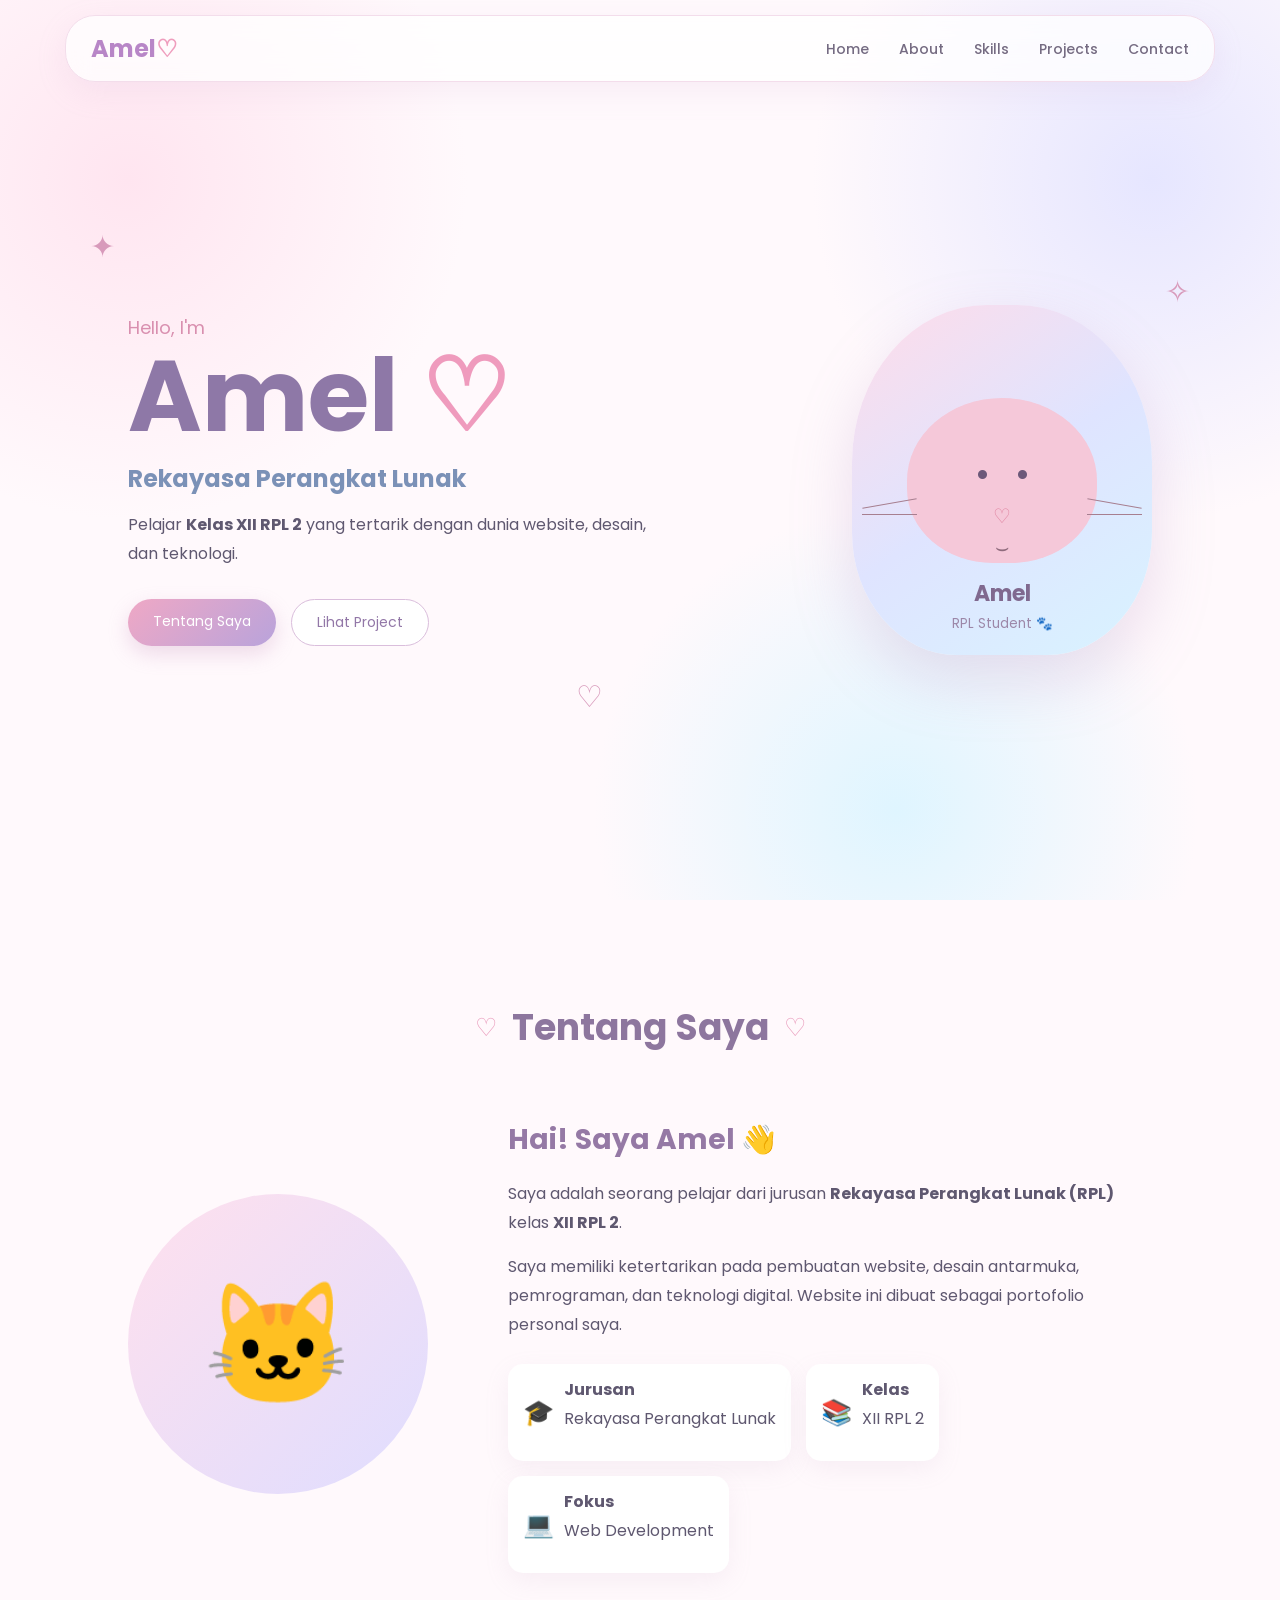
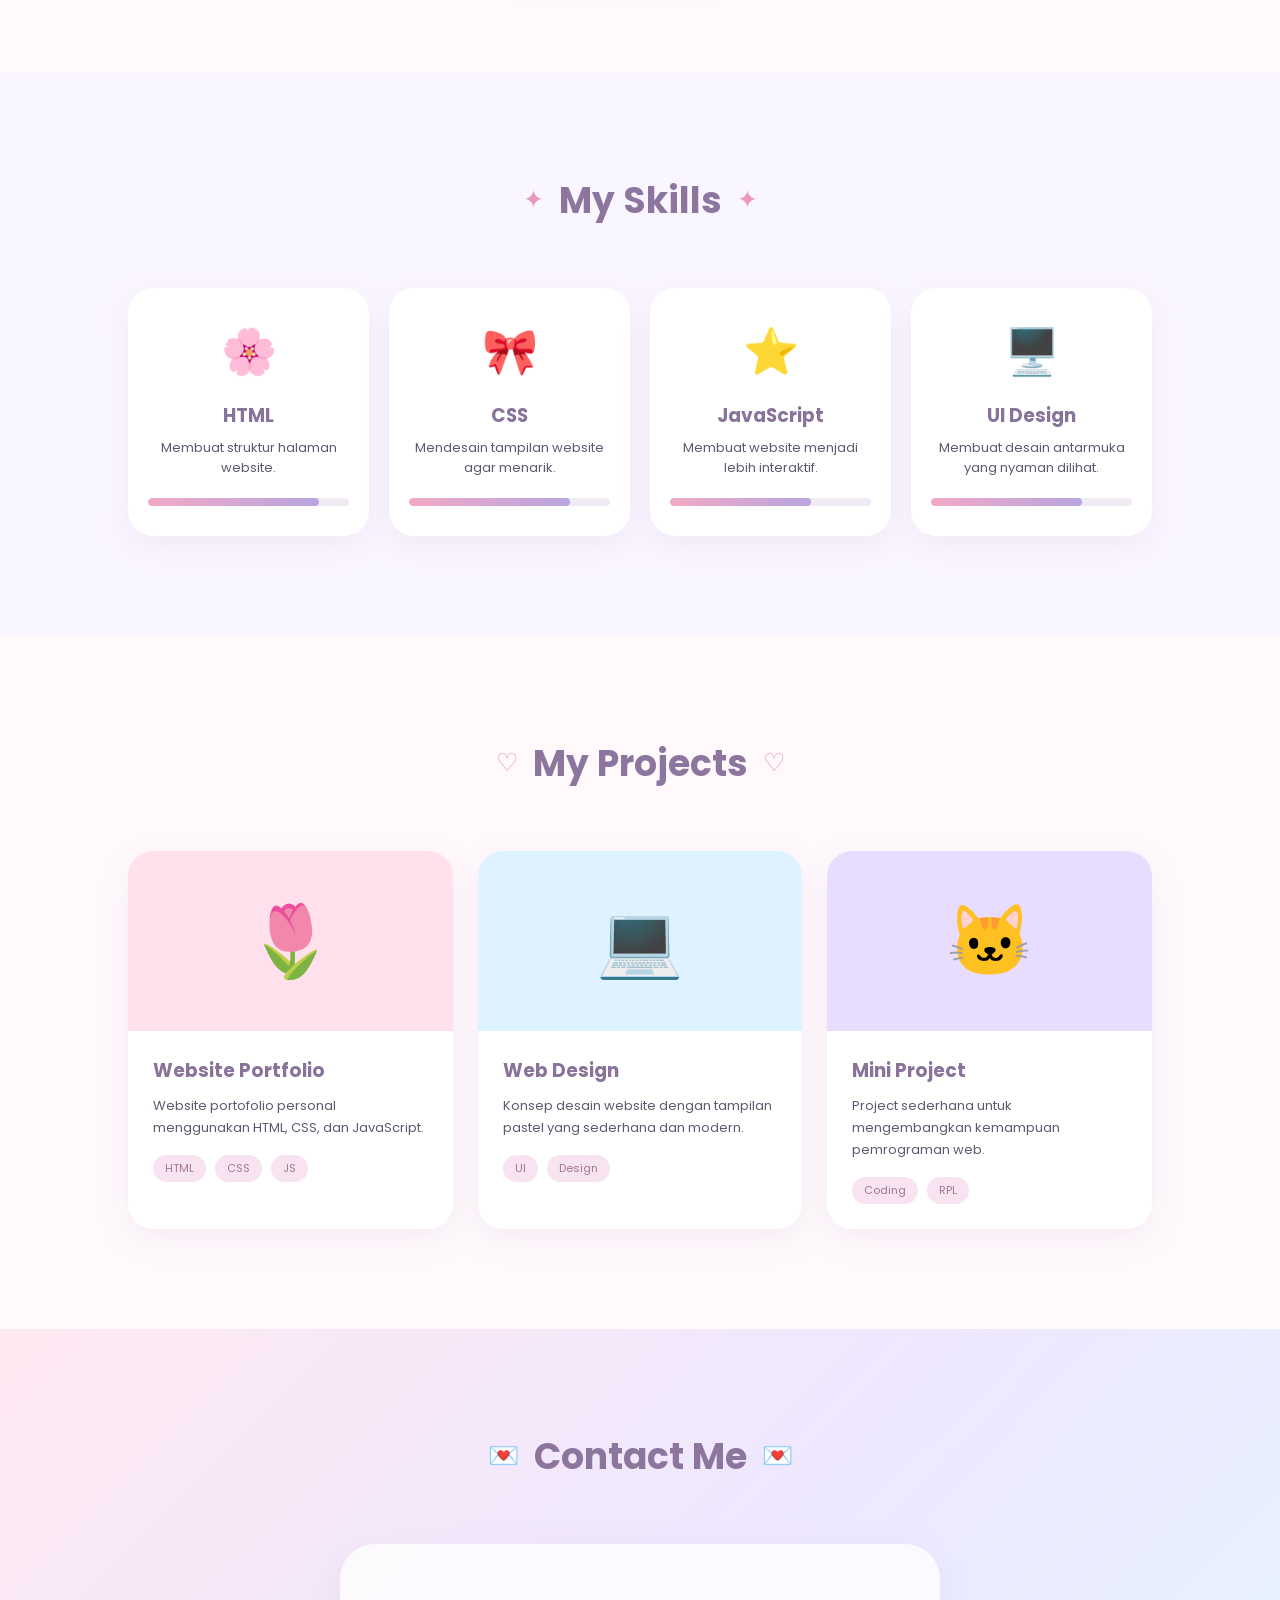
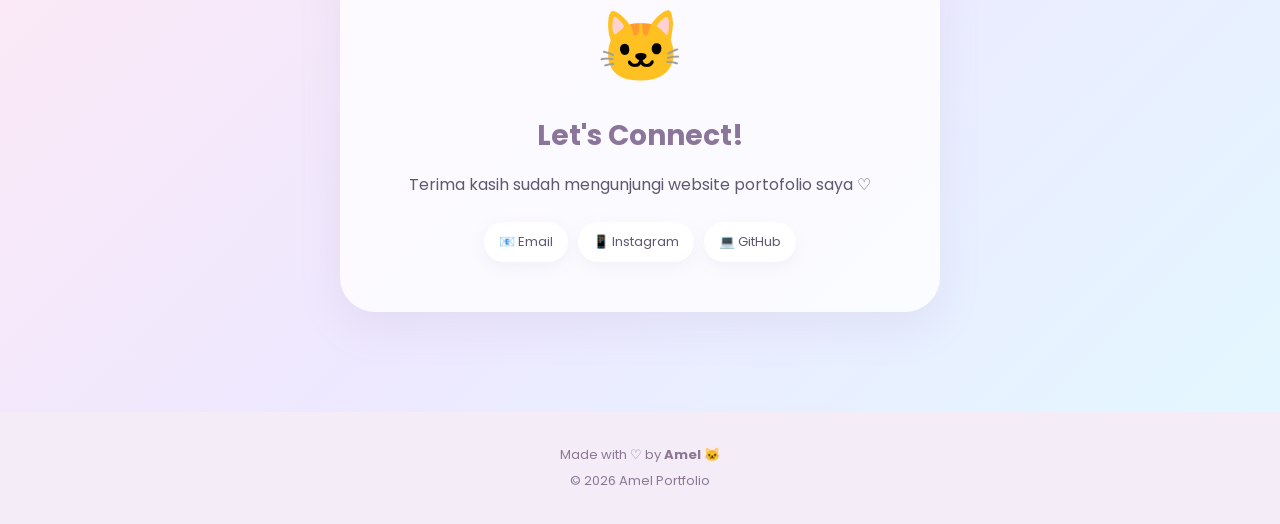
==== commit 72cbdcaf: "Add files via upload" ====
--- a/index.html
+++ b/index.html
@@ -3,10 +3,14 @@
 <head>
     <meta charset="UTF-8">
     <meta name="viewport" content="width=device-width, initial-scale=1.0">
-
-    <title>Portofolio | Ameylia</title>
+    <title>Portofolio Amel</title>
 
     <link rel="stylesheet" href="style.css">
+
+    <!-- Google Font -->
+    <link rel="preconnect" href="https://fonts.googleapis.com">
+    <link rel="preconnect" href="https://fonts.gstatic.com" crossorigin>
+    <link href="https://fonts.googleapis.com/css2?family=Poppins:wght@300;400;500;600;700&display=swap" rel="stylesheet">
 </head>
 
 <body>
@@ -14,272 +18,303 @@
     <!-- Navbar -->
     <header>
         <nav class="navbar">
-            <h2 class="logo">Ameylia<span>.</span></h2>
+            <div class="logo">Amel<span>♡</span></div>
 
             <ul class="nav-menu">
                 <li><a href="#home">Home</a></li>
-                <li><a href="#about">Tentang</a></li>
-                <li><a href="#skills">Keahlian</a></li>
-                <li><a href="#projects">Projek</a></li>
-                <li><a href="#contact">Kontak</a></li>
+                <li><a href="#about">About</a></li>
+                <li><a href="#skills">Skills</a></li>
+                <li><a href="#projects">Projects</a></li>
+                <li><a href="#contact">Contact</a></li>
             </ul>
 
-            <button id="menu-btn">☰</button>
+            <button class="menu-btn" onclick="toggleMenu()">☰</button>
         </nav>
     </header>
 
-
-    <!-- Home -->
+    <!-- HOME -->
     <section id="home" class="hero">
 
+        <div class="sparkle sparkle1">✦</div>
+        <div class="sparkle sparkle2">✧</div>
+        <div class="sparkle sparkle3">♡</div>
+
         <div class="hero-text">
-            <p class="hello">Halo, saya 👋</p>
-
-            <h1>Ameylia <span>Nilam</span></h1>
-
-            <h2>
-                Siswa <span id="typing"></span>
-            </h2>
-
-            <p>
-                Saya adalah pelajar yang memiliki ketertarikan
-                pada dunia pemrograman, desain website,
-                dan teknologi digital.
+            <p class="hello">Hello, I'm</p>
+
+            <h1>Amel <span>♡</span></h1>
+
+            <h2>Rekayasa Perangkat Lunak</h2>
+
+            <p class="class">
+                Pelajar <b>Kelas XII RPL 2</b> yang tertarik dengan
+                dunia website, desain, dan teknologi.
             </p>
 
-            <div class="hero-buttons">
-                <a href="#projects" class="btn">Lihat Projek</a>
-                <a href="#contact" class="btn outline">Hubungi Saya</a>
-            </div>
-        </div>
-
-        <div class="hero-card">
-            <div class="profile-circle">
-                💻
-            </div>
-
-            <div class="floating-card card-one">
-                🌸 Coding
-            </div>
-
-            <div class="floating-card card-two">
-                ✨ Creative
-            </div>
-        </div>
-
-    </section>
-
-
-    <!-- About -->
+            <div class="buttons">
+                <a href="#about" class="btn primary">Tentang Saya</a>
+                <a href="#projects" class="btn secondary">Lihat Project</a>
+            </div>
+        </div>
+
+        <!-- Kartu profil -->
+        <div class="profile-card">
+            <div class="cat-ear left-ear"></div>
+            <div class="cat-ear right-ear"></div>
+
+            <div class="cat-face">
+                <div class="cat-eyes">
+                    <span>•</span>
+                    <span>•</span>
+                </div>
+
+                <div class="cat-nose">♡</div>
+
+                <div class="cat-mouth">⌣</div>
+
+                <div class="whisker left">
+                    <i></i>
+                    <i></i>
+                </div>
+
+                <div class="whisker right">
+                    <i></i>
+                    <i></i>
+                </div>
+            </div>
+
+            <div class="card-name">
+                <strong>Amel</strong>
+                <small>RPL Student 🐾</small>
+            </div>
+        </div>
+
+        <!-- Kucing berjalan -->
+        <div class="walking-cat">
+            🐈
+        </div>
+
+    </section>
+
+
+    <!-- ABOUT -->
     <section id="about" class="section">
 
-        <h2 class="section-title">Tentang Saya</h2>
+        <div class="section-title">
+            <span>♡</span>
+            <h2>Tentang Saya</h2>
+            <span>♡</span>
+        </div>
 
         <div class="about-container">
 
             <div class="about-image">
-                🧑‍💻
+                <div class="cute-circle">
+                    🐱
+                </div>
             </div>
 
             <div class="about-text">
-                <h3>Hai! Saya Ameylia 👋</h3>
+                <h3>Hai! Saya Amel 👋</h3>
 
                 <p>
-                    Saya merupakan siswa jurusan
-                    <b>Rekayasa Perangkat Lunak</b>.
-                    Saya sedang mempelajari berbagai hal
-                    tentang pemrograman dan pengembangan website.
+                    Saya adalah seorang pelajar dari jurusan
+                    <strong>Rekayasa Perangkat Lunak (RPL)</strong>
+                    kelas <strong>XII RPL 2</strong>.
                 </p>
 
                 <p>
-                    Saya senang mencoba hal-hal baru,
-                    membuat tampilan website yang menarik,
-                    serta mengembangkan kemampuan coding.
+                    Saya memiliki ketertarikan pada pembuatan website,
+                    desain antarmuka, pemrograman, dan teknologi digital.
+                    Website ini dibuat sebagai portofolio personal saya.
                 </p>
 
-                <div class="info">
-                    <p><b>🎓 Jurusan:</b> Rekayasa Perangkat Lunak</p>
-                    <p><b>💻 Fokus:</b> Web Development</p>
-                    <p><b>🎨 Minat:</b> UI/UX & Design</p>
-                </div>
-            </div>
-
-        </div>
-    </section>
-
-
-    <!-- Skills -->
+                <div class="info-box">
+                    <div>
+                        <span>🎓</span>
+                        <p><b>Jurusan</b><br>Rekayasa Perangkat Lunak</p>
+                    </div>
+
+                    <div>
+                        <span>📚</span>
+                        <p><b>Kelas</b><br>XII RPL 2</p>
+                    </div>
+
+                    <div>
+                        <span>💻</span>
+                        <p><b>Fokus</b><br>Web Development</p>
+                    </div>
+                </div>
+            </div>
+
+        </div>
+    </section>
+
+
+    <!-- SKILLS -->
     <section id="skills" class="section skills-section">
 
-        <h2 class="section-title">Keahlian</h2>
+        <div class="section-title">
+            <span>✦</span>
+            <h2>My Skills</h2>
+            <span>✦</span>
+        </div>
 
         <div class="skills-container">
 
             <div class="skill-card">
-                <div class="skill-icon">🌐</div>
+                <div class="skill-icon html">🌸</div>
                 <h3>HTML</h3>
                 <p>Membuat struktur halaman website.</p>
 
                 <div class="progress">
-                    <div class="progress-bar html"></div>
+                    <div style="width: 85%"></div>
                 </div>
             </div>
 
             <div class="skill-card">
-                <div class="skill-icon">🎨</div>
+                <div class="skill-icon css">🎀</div>
                 <h3>CSS</h3>
-                <p>Membuat tampilan website menjadi menarik.</p>
+                <p>Mendesain tampilan website agar menarik.</p>
 
                 <div class="progress">
-                    <div class="progress-bar css"></div>
+                    <div style="width: 80%"></div>
                 </div>
             </div>
 
             <div class="skill-card">
-                <div class="skill-icon">⚡</div>
+                <div class="skill-icon js">⭐</div>
                 <h3>JavaScript</h3>
-                <p>Membuat website menjadi interaktif.</p>
+                <p>Membuat website menjadi lebih interaktif.</p>
 
                 <div class="progress">
-                    <div class="progress-bar js"></div>
-                </div>
-            </div>
-
-        </div>
-    </section>
-
-
-    <!-- Projects -->
+                    <div style="width: 70%"></div>
+                </div>
+            </div>
+
+            <div class="skill-card">
+                <div class="skill-icon design">🖥️</div>
+                <h3>UI Design</h3>
+                <p>Membuat desain antarmuka yang nyaman dilihat.</p>
+
+                <div class="progress">
+                    <div style="width: 75%"></div>
+                </div>
+            </div>
+
+        </div>
+    </section>
+
+
+    <!-- PROJECTS -->
     <section id="projects" class="section">
 
-        <h2 class="section-title">Projek Saya</h2>
+        <div class="section-title">
+            <span>♡</span>
+            <h2>My Projects</h2>
+            <span>♡</span>
+        </div>
 
         <div class="project-container">
 
             <div class="project-card">
-                <div class="project-image">🌷</div>
+                <div class="project-image pink">
+                    🌷
+                </div>
 
                 <div class="project-content">
                     <h3>Website Portfolio</h3>
-
                     <p>
-                        Website portfolio personal menggunakan
+                        Website portofolio personal menggunakan
                         HTML, CSS, dan JavaScript.
                     </p>
 
-                    <div class="tags">
-                        <span>HTML</span>
-                        <span>CSS</span>
-                        <span>JS</span>
-                    </div>
-
-                    <button class="project-btn"
-                        onclick="showProject('Website Portfolio')">
-                        Lihat Projek
-                    </button>
+                    <span class="tag">HTML</span>
+                    <span class="tag">CSS</span>
+                    <span class="tag">JS</span>
                 </div>
             </div>
 
 
             <div class="project-card">
-                <div class="project-image">🐱</div>
+                <div class="project-image blue">
+                    💻
+                </div>
 
                 <div class="project-content">
-                    <h3>Website Cute</h3>
-
+                    <h3>Web Design</h3>
                     <p>
-                        Website dengan desain pastel dan
-                        animasi yang lucu dan menarik.
+                        Konsep desain website dengan tampilan
+                        pastel yang sederhana dan modern.
                     </p>
 
-                    <div class="tags">
-                        <span>HTML</span>
-                        <span>CSS</span>
-                        <span>Animation</span>
-                    </div>
-
-                    <button class="project-btn"
-                        onclick="showProject('Website Cute')">
-                        Lihat Projek
-                    </button>
+                    <span class="tag">UI</span>
+                    <span class="tag">Design</span>
                 </div>
             </div>
 
 
             <div class="project-card">
-                <div class="project-image">📱</div>
+                <div class="project-image purple">
+                    🐱
+                </div>
 
                 <div class="project-content">
-                    <h3>Website Responsive</h3>
-
+                    <h3>Mini Project</h3>
                     <p>
-                        Website yang dapat menyesuaikan
-                        tampilan pada HP, tablet, dan komputer.
+                        Project sederhana untuk mengembangkan
+                        kemampuan pemrograman web.
                     </p>
 
-                    <div class="tags">
-                        <span>HTML</span>
-                        <span>CSS</span>
-                        <span>Responsive</span>
-                    </div>
-
-                    <button class="project-btn"
-                        onclick="showProject('Website Responsive')">
-                        Lihat Projek
-                    </button>
-                </div>
-            </div>
-
-        </div>
-
-    </section>
-
-
-    <!-- Contact -->
+                    <span class="tag">Coding</span>
+                    <span class="tag">RPL</span>
+                </div>
+            </div>
+
+        </div>
+    </section>
+
+
+    <!-- CONTACT -->
     <section id="contact" class="section contact-section">
 
-        <h2 class="section-title">Hubungi Saya</h2>
-
-        <p>
-            Tertarik untuk mengenal saya lebih jauh?
-            Silakan kirim pesan melalui form berikut 💌
-        </p>
-
-        <form id="contactForm">
-
-            <input
-                type="text"
-                id="name"
-                placeholder="Nama kamu"
-                required
-            >
-
-            <input
-                type="email"
-                id="email"
-                placeholder="Email kamu"
-                required
-            >
-
-            <textarea
-                id="message"
-                placeholder="Tulis pesan..."
-                required
-            ></textarea>
-
-            <button type="submit" class="btn">
-                Kirim Pesan 💌
-            </button>
-
-        </form>
-
-    </section>
-
-
-    <!-- Footer -->
+        <div class="section-title">
+            <span>💌</span>
+            <h2>Contact Me</h2>
+            <span>💌</span>
+        </div>
+
+        <div class="contact-card">
+
+            <div class="contact-cat">
+                🐱
+            </div>
+
+            <h3>Let's Connect!</h3>
+
+            <p>
+                Terima kasih sudah mengunjungi website portofolio saya ♡
+            </p>
+
+            <div class="contact-info">
+                <div>📧 Email</div>
+                <div>📱 Instagram</div>
+                <div>💻 GitHub</div>
+            </div>
+
+        </div>
+
+    </section>
+
+
+    <!-- FOOTER -->
     <footer>
         <p>
-            © 2026 Ameylia. Dibuat dengan 💗 menggunakan HTML, CSS & JavaScript.
+            Made with ♡ by <strong>Amel</strong> 🐱
+        </p>
+
+        <p>
+            © <span id="year"></span> Amel Portfolio
         </p>
     </footer>
 
--- a/style.css
+++ b/style.css
@@ -1,233 +1,776 @@
-// ===============================
-// ANIMASI TEXT
-// ===============================
-
-const texts = [
-    "Rekayasa Perangkat Lunak",
-    "Web Developer",
-    "UI/UX Enthusiast",
-    "Creative Coder"
-];
-
-let textIndex = 0;
-let charIndex = 0;
-let deleting = false;
-
-const typingElement = document.getElementById("typing");
-
-function typingAnimation() {
-
-    const currentText = texts[textIndex];
-
-    if (!deleting) {
-
-        typingElement.textContent =
-            currentText.substring(0, charIndex + 1);
-
-        charIndex++;
-
-        if (charIndex === currentText.length) {
-
-            deleting = true;
-
-            setTimeout(typingAnimation, 1500);
-
-            return;
-        }
-
-    } else {
-
-        typingElement.textContent =
-            currentText.substring(0, charIndex - 1);
-
-        charIndex--;
-
-        if (charIndex === 0) {
-
-            deleting = false;
-
-            textIndex++;
-
-            if (textIndex >= texts.length) {
-                textIndex = 0;
-            }
-        }
-    }
-
-    setTimeout(
-        typingAnimation,
-        deleting ? 50 : 100
+* {
+    margin: 0;
+    padding: 0;
+    box-sizing: border-box;
+    scroll-behavior: smooth;
+}
+
+body {
+    font-family: "Poppins", sans-serif;
+    background: #fff9fc;
+    color: #5f5870;
+    overflow-x: hidden;
+}
+
+/* ================= NAVBAR ================= */
+
+header {
+    position: fixed;
+    width: 100%;
+    top: 0;
+    z-index: 1000;
+}
+
+.navbar {
+    width: 90%;
+    max-width: 1150px;
+    margin: 15px auto;
+    padding: 15px 25px;
+
+    display: flex;
+    justify-content: space-between;
+    align-items: center;
+
+    background: rgba(255, 255, 255, 0.75);
+    backdrop-filter: blur(12px);
+
+    border: 1px solid #f3ddeb;
+    border-radius: 30px;
+
+    box-shadow: 0 10px 30px rgba(210, 170, 205, 0.15);
+}
+
+.logo {
+    font-size: 24px;
+    font-weight: 700;
+    color: #b886c7;
+}
+
+.logo span {
+    color: #ef9dbd;
+}
+
+.nav-menu {
+    display: flex;
+    list-style: none;
+    gap: 30px;
+}
+
+.nav-menu a {
+    text-decoration: none;
+    color: #756b82;
+    font-size: 14px;
+    font-weight: 500;
+    transition: 0.3s;
+}
+
+.nav-menu a:hover {
+    color: #d88fb1;
+}
+
+.menu-btn {
+    display: none;
+    border: none;
+    background: none;
+    font-size: 25px;
+    color: #a77ab8;
+}
+
+
+/* ================= HERO ================= */
+
+.hero {
+    min-height: 100vh;
+    padding: 140px 10% 80px;
+
+    display: flex;
+    align-items: center;
+    justify-content: space-between;
+    gap: 50px;
+
+    position: relative;
+    overflow: hidden;
+
+    background:
+        radial-gradient(circle at 10% 20%, #ffe5f0 0, transparent 25%),
+        radial-gradient(circle at 90% 20%, #e6e6ff 0, transparent 25%),
+        radial-gradient(circle at 70% 90%, #dff5ff 0, transparent 25%);
+}
+
+.hero-text {
+    max-width: 600px;
+    z-index: 2;
+}
+
+.hello {
+    color: #d98faf;
+    font-size: 18px;
+    margin-bottom: 5px;
+}
+
+.hero h1 {
+    font-size: clamp(60px, 9vw, 100px);
+    line-height: 1;
+    color: #8e78a7;
+}
+
+.hero h1 span {
+    color: #ef9bbd;
+}
+
+.hero h2 {
+    margin-top: 15px;
+    font-size: 24px;
+    color: #7b91b7;
+}
+
+.class {
+    margin-top: 15px;
+    line-height: 1.8;
+    max-width: 520px;
+}
+
+.buttons {
+    display: flex;
+    gap: 15px;
+    margin-top: 30px;
+}
+
+.btn {
+    text-decoration: none;
+    padding: 12px 25px;
+    border-radius: 30px;
+    transition: 0.3s;
+    font-size: 14px;
+}
+
+.primary {
+    background: linear-gradient(135deg, #efa8c5, #b9a3db);
+    color: white;
+    box-shadow: 0 8px 20px rgba(200, 145, 190, 0.3);
+}
+
+.secondary {
+    border: 1px solid #dabedc;
+    color: #9277a7;
+    background: white;
+}
+
+.btn:hover {
+    transform: translateY(-4px);
+}
+
+
+/* ================= CAT PROFILE ================= */
+
+.profile-card {
+    width: 300px;
+    height: 350px;
+
+    position: relative;
+
+    display: flex;
+    align-items: center;
+    justify-content: center;
+
+    background: linear-gradient(
+        145deg,
+        #ffdce9,
+        #dfe4ff,
+        #d8f3ff
     );
-}
-
-typingAnimation();
-
-
-// ===============================
-// MOBILE MENU
-// ===============================
-
-const menuButton = document.getElementById("menu-btn");
-const navMenu = document.querySelector(".nav-menu");
-
-menuButton.addEventListener("click", () => {
-
-    navMenu.classList.toggle("active");
-
-});
-
-
-// ===============================
-// PROJECT BUTTON
-// ===============================
-
-function showProject(projectName) {
-
-    alert(
-        "✨ Projek: " +
-        projectName +
-        "\n\nDetail projek akan ditambahkan."
-    );
-
-}
-
-
-// ===============================
-// CONTACT FORM
-// ===============================
-
-const contactForm =
-    document.getElementById("contactForm");
-
-contactForm.addEventListener("submit", function(event) {
-
-    event.preventDefault();
-
-    const name =
-        document.getElementById("name").value;
-
-    alert(
-        "Terima kasih, " +
-        name +
-        "! 💗\nPesan kamu berhasil dikirim."
-    );
-
-    contactForm.reset();
-
-});// ===============================
-// ANIMASI TEXT
-// ===============================
-
-const texts = [
-    "Rekayasa Perangkat Lunak",
-    "Web Developer",
-    "UI/UX Enthusiast",
-    "Creative Coder"
-];
-
-let textIndex = 0;
-let charIndex = 0;
-let deleting = false;
-
-const typingElement = document.getElementById("typing");
-
-function typingAnimation() {
-
-    const currentText = texts[textIndex];
-
-    if (!deleting) {
-
-        typingElement.textContent =
-            currentText.substring(0, charIndex + 1);
-
-        charIndex++;
-
-        if (charIndex === currentText.length) {
-
-            deleting = true;
-
-            setTimeout(typingAnimation, 1500);
-
-            return;
-        }
-
-    } else {
-
-        typingElement.textContent =
-            currentText.substring(0, charIndex - 1);
-
-        charIndex--;
-
-        if (charIndex === 0) {
-
-            deleting = false;
-
-            textIndex++;
-
-            if (textIndex >= texts.length) {
-                textIndex = 0;
-            }
-        }
-    }
-
-    setTimeout(
-        typingAnimation,
-        deleting ? 50 : 100
-    );
-}
-
-typingAnimation();
-
-
-// ===============================
-// MOBILE MENU
-// ===============================
-
-const menuButton = document.getElementById("menu-btn");
-const navMenu = document.querySelector(".nav-menu");
-
-menuButton.addEventListener("click", () => {
-
-    navMenu.classList.toggle("active");
-
-});
-
-
-// ===============================
-// PROJECT BUTTON
-// ===============================
-
-function showProject(projectName) {
-
-    alert(
-        "✨ Projek: " +
-        projectName +
-        "\n\nDetail projek akan ditambahkan."
-    );
-
-}
-
-
-// ===============================
-// CONTACT FORM
-// ===============================
-
-const contactForm =
-    document.getElementById("contactForm");
-
-contactForm.addEventListener("submit", function(event) {
-
-    event.preventDefault();
-
-    const name =
-        document.getElementById("name").value;
-
-    alert(
-        "Terima kasih, " +
-        name +
-        "! 💗\nPesan kamu berhasil dikirim."
-    );
-
-    contactForm.reset();
-
-});+
+    border-radius: 45% 45% 35% 35%;
+
+    box-shadow:
+        0 25px 60px rgba(175, 140, 190, 0.25);
+
+    animation: floating 4s ease-in-out infinite;
+}
+
+.cat-face {
+    width: 190px;
+    height: 165px;
+
+    background: #f5c8d9;
+    border-radius: 50% 50% 45% 45%;
+
+    position: relative;
+}
+
+.cat-ear {
+    width: 70px;
+    height: 80px;
+
+    background: #f5c8d9;
+    position: absolute;
+    top: 50px;
+
+    z-index: -1;
+}
+
+.left-ear {
+    left: 45px;
+    transform: rotate(-30deg);
+    border-radius: 15px 50px 10px 50px;
+}
+
+.right-ear {
+    right: 45px;
+    transform: rotate(30deg);
+    border-radius: 50px 15px 50px 10px;
+}
+
+.cat-eyes {
+    display: flex;
+    justify-content: space-around;
+    padding: 50px 55px 0;
+
+    font-size: 35px;
+    color: #6c5879;
+}
+
+.cat-nose {
+    text-align: center;
+    color: #df829f;
+    font-size: 20px;
+}
+
+.cat-mouth {
+    text-align: center;
+    font-size: 22px;
+    color: #8f6b7d;
+}
+
+.whisker {
+    position: absolute;
+    top: 95px;
+}
+
+.whisker i {
+    display: block;
+    width: 55px;
+    height: 1px;
+    background: #a77f90;
+    margin: 10px;
+}
+
+.whisker.left {
+    left: -55px;
+}
+
+.whisker.right {
+    right: -55px;
+}
+
+.whisker.right i:first-child {
+    transform: rotate(10deg);
+}
+
+.whisker.left i:first-child {
+    transform: rotate(-10deg);
+}
+
+.card-name {
+    position: absolute;
+    bottom: 20px;
+    text-align: center;
+    color: #80698f;
+}
+
+.card-name strong {
+    display: block;
+    font-size: 22px;
+}
+
+.card-name small {
+    color: #9c87a8;
+}
+
+
+/* ================= WALKING CAT ================= */
+
+.walking-cat {
+    position: absolute;
+    bottom: 25px;
+    left: -80px;
+
+    font-size: 55px;
+
+    animation: walk 14s linear infinite;
+}
+
+@keyframes walk {
+    0% {
+        left: -80px;
+        transform: scaleX(1);
+    }
+
+    48% {
+        left: calc(100% - 50px);
+        transform: scaleX(1);
+    }
+
+    50% {
+        left: calc(100% - 50px);
+        transform: scaleX(-1);
+    }
+
+    98% {
+        left: -80px;
+        transform: scaleX(-1);
+    }
+
+    100% {
+        left: -80px;
+        transform: scaleX(1);
+    }
+}
+
+@keyframes floating {
+    0%, 100% {
+        transform: translateY(0);
+    }
+
+    50% {
+        transform: translateY(-15px);
+    }
+}
+
+
+/* ================= SPARKLES ================= */
+
+.sparkle {
+    position: absolute;
+    color: #d89abb;
+    font-size: 30px;
+    animation: sparkle 2s ease-in-out infinite;
+}
+
+.sparkle1 {
+    top: 25%;
+    left: 7%;
+}
+
+.sparkle2 {
+    top: 30%;
+    right: 7%;
+    animation-delay: 0.5s;
+}
+
+.sparkle3 {
+    bottom: 20%;
+    left: 45%;
+    animation-delay: 1s;
+}
+
+@keyframes sparkle {
+    0%, 100% {
+        opacity: 0.3;
+        transform: scale(0.7) rotate(0deg);
+    }
+
+    50% {
+        opacity: 1;
+        transform: scale(1.2) rotate(20deg);
+    }
+}
+
+
+/* ================= SECTION ================= */
+
+.section {
+    padding: 100px 10%;
+}
+
+.section-title {
+    display: flex;
+    align-items: center;
+    justify-content: center;
+    gap: 15px;
+
+    margin-bottom: 60px;
+}
+
+.section-title h2 {
+    font-size: 36px;
+    color: #8d769e;
+}
+
+.section-title span {
+    color: #e99abb;
+    font-size: 25px;
+}
+
+
+/* ================= ABOUT ================= */
+
+.about-container {
+    display: flex;
+    align-items: center;
+    gap: 80px;
+    max-width: 1050px;
+    margin: auto;
+}
+
+.about-image {
+    min-width: 300px;
+    height: 300px;
+
+    display: grid;
+    place-items: center;
+
+    background: linear-gradient(135deg, #ffe0ed, #dfddff);
+    border-radius: 50%;
+}
+
+.cute-circle {
+    font-size: 120px;
+    animation: floating 3s ease-in-out infinite;
+}
+
+.about-text {
+    line-height: 1.8;
+}
+
+.about-text h3 {
+    font-size: 28px;
+    color: #9579a5;
+    margin-bottom: 15px;
+}
+
+.about-text p {
+    margin-bottom: 15px;
+}
+
+.info-box {
+    display: flex;
+    gap: 15px;
+    margin-top: 25px;
+    flex-wrap: wrap;
+}
+
+.info-box div {
+    background: white;
+    padding: 12px 15px;
+    border-radius: 15px;
+
+    display: flex;
+    align-items: center;
+    gap: 10px;
+
+    box-shadow: 0 8px 25px rgba(190, 160, 190, 0.12);
+}
+
+.info-box span {
+    font-size: 25px;
+}
+
+
+/* ================= SKILLS ================= */
+
+.skills-section {
+    background: #faf6ff;
+}
+
+.skills-container {
+    display: grid;
+    grid-template-columns: repeat(4, 1fr);
+    gap: 20px;
+}
+
+.skill-card {
+    padding: 30px 20px;
+    background: white;
+
+    border-radius: 25px;
+    text-align: center;
+
+    box-shadow: 0 10px 30px rgba(170, 150, 190, 0.12);
+
+    transition: 0.3s;
+}
+
+.skill-card:hover {
+    transform: translateY(-8px);
+}
+
+.skill-icon {
+    font-size: 45px;
+    margin-bottom: 15px;
+}
+
+.skill-card h3 {
+    color: #88739a;
+    margin-bottom: 8px;
+}
+
+.skill-card p {
+    font-size: 13px;
+    margin-bottom: 20px;
+}
+
+.progress {
+    height: 8px;
+    background: #f0eaf4;
+    border-radius: 10px;
+    overflow: hidden;
+}
+
+.progress div {
+    height: 100%;
+    background: linear-gradient(90deg, #f3a9c5, #b8a5e0);
+    border-radius: 10px;
+}
+
+
+/* ================= PROJECT ================= */
+
+.project-container {
+    display: grid;
+    grid-template-columns: repeat(3, 1fr);
+    gap: 25px;
+}
+
+.project-card {
+    overflow: hidden;
+    background: white;
+    border-radius: 25px;
+
+    box-shadow: 0 10px 30px rgba(170, 150, 190, 0.12);
+
+    transition: 0.3s;
+}
+
+.project-card:hover {
+    transform: translateY(-8px);
+}
+
+.project-image {
+    height: 180px;
+
+    display: grid;
+    place-items: center;
+
+    font-size: 70px;
+}
+
+.pink {
+    background: #ffe0ec;
+}
+
+.blue {
+    background: #dff2ff;
+}
+
+.purple {
+    background: #e8ddff;
+}
+
+.project-content {
+    padding: 25px;
+}
+
+.project-content h3 {
+    color: #89739a;
+    margin-bottom: 10px;
+}
+
+.project-content p {
+    font-size: 13px;
+    line-height: 1.7;
+    margin-bottom: 15px;
+}
+
+.tag {
+    display: inline-block;
+
+    padding: 5px 12px;
+    margin-right: 5px;
+
+    border-radius: 20px;
+
+    font-size: 11px;
+
+    background: #f7e4f0;
+    color: #a27691;
+}
+
+
+/* ================= CONTACT ================= */
+
+.contact-section {
+    background:
+        linear-gradient(
+            135deg,
+            #ffe9f2,
+            #eee8ff,
+            #e3f7ff
+        );
+}
+
+.contact-card {
+    max-width: 600px;
+    margin: auto;
+
+    background: rgba(255,255,255,0.8);
+
+    text-align: center;
+
+    padding: 50px 30px;
+
+    border-radius: 35px;
+
+    box-shadow: 0 15px 40px rgba(170, 150, 190, 0.15);
+}
+
+.contact-cat {
+    font-size: 70px;
+    animation: floating 3s ease-in-out infinite;
+}
+
+.contact-card h3 {
+    color: #8c759b;
+    font-size: 28px;
+    margin: 15px 0;
+}
+
+.contact-info {
+    display: flex;
+    justify-content: center;
+    flex-wrap: wrap;
+    gap: 10px;
+
+    margin-top: 25px;
+}
+
+.contact-info div {
+    padding: 10px 15px;
+
+    background: white;
+
+    border-radius: 20px;
+
+    font-size: 13px;
+
+    box-shadow: 0 5px 15px rgba(170,150,190,0.1);
+}
+
+
+/* ================= FOOTER ================= */
+
+footer {
+    text-align: center;
+    padding: 30px;
+
+    background: #f4edf8;
+
+    color: #8b7895;
+
+    font-size: 13px;
+
+    line-height: 2;
+}
+
+
+/* ================= RESPONSIVE ================= */
+
+@media (max-width: 850px) {
+
+    .nav-menu {
+        position: absolute;
+
+        top: 70px;
+        right: 0;
+
+        width: 200px;
+
+        display: none;
+        flex-direction: column;
+
+        padding: 20px;
+
+        background: white;
+
+        border-radius: 20px;
+
+        box-shadow: 0 10px 30px rgba(160,140,180,0.15);
+    }
+
+    .nav-menu.active {
+        display: flex;
+    }
+
+    .menu-btn {
+        display: block;
+    }
+
+    .hero {
+        flex-direction: column;
+        text-align: center;
+        padding-top: 130px;
+    }
+
+    .buttons {
+        justify-content: center;
+    }
+
+    .profile-card {
+        width: 260px;
+        height: 310px;
+    }
+
+    .about-container {
+        flex-direction: column;
+        text-align: center;
+    }
+
+    .skills-container {
+        grid-template-columns: repeat(2, 1fr);
+    }
+
+    .project-container {
+        grid-template-columns: 1fr;
+        max-width: 500px;
+        margin: auto;
+    }
+}
+
+
+@media (max-width: 500px) {
+
+    .section {
+        padding: 80px 6%;
+    }
+
+    .hero {
+        padding-left: 6%;
+        padding-right: 6%;
+    }
+
+    .hero h1 {
+        font-size: 65px;
+    }
+
+    .hero h2 {
+        font-size: 19px;
+    }
+
+    .skills-container {
+        grid-template-columns: 1fr;
+    }
+
+    .about-image {
+        min-width: 220px;
+        width: 220px;
+        height: 220px;
+    }
+
+    .cute-circle {
+        font-size: 85px;
+    }
+
+    .section-title h2 {
+        font-size: 28px;
+    }
+}
